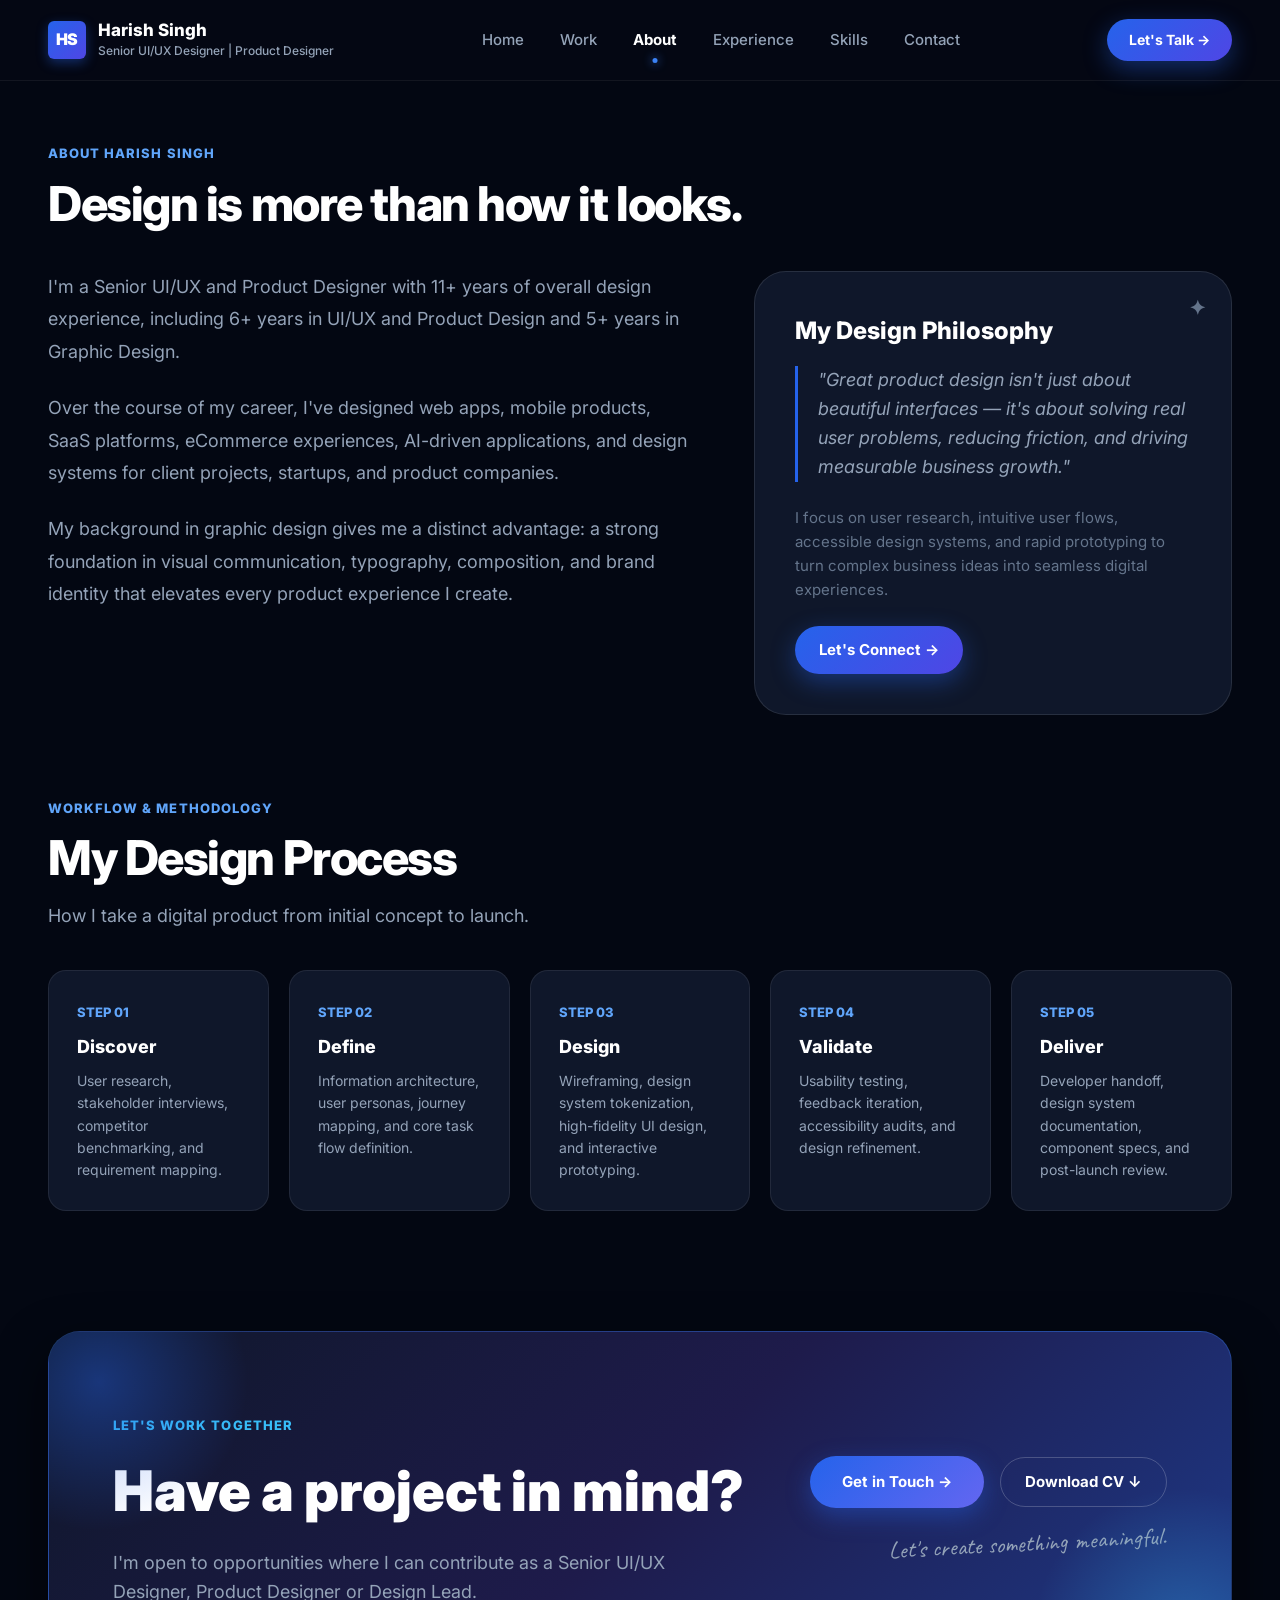
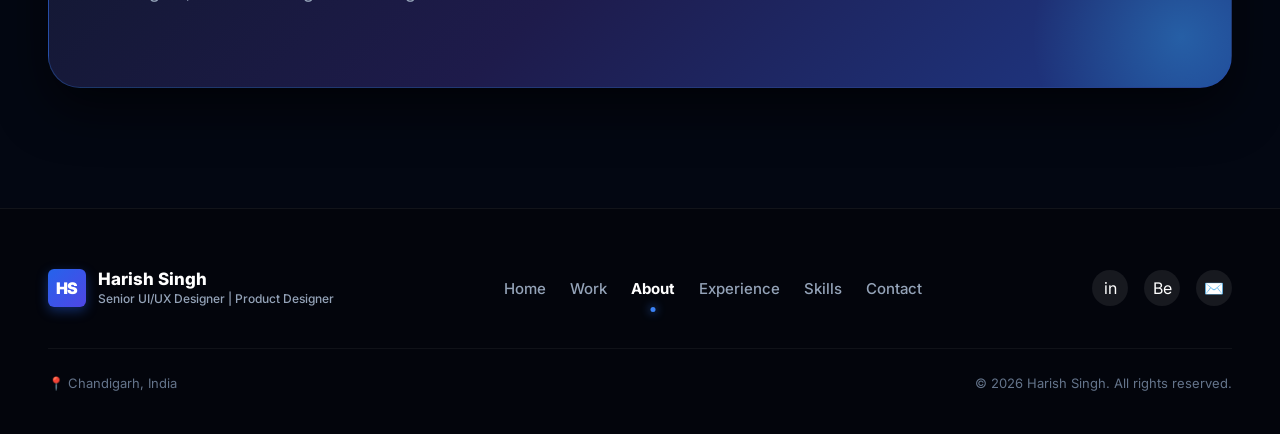
==== about.html @ 73c14cd8 "Add standalone HTML page files (work.html, about.html, experience.html, skills.html, contact.html) f" ====
<!DOCTYPE html>
<html lang="en">
<head>
  <meta charset="UTF-8">
  <meta name="viewport" content="width=device-width, initial-scale=1.0">
  <title>About Harish Singh — Senior UI/UX & Product Designer</title>
  <meta name="description" content="Learn about Harish Singh's 11+ years of design experience across UI/UX, product design, graphic design, and user-centered design processes.">
  <meta name="author" content="Harish Singh">
  
  <link rel="preconnect" href="https://fonts.googleapis.com">
  <link rel="preconnect" href="https://fonts.gstatic.com" crossorigin>
  <link href="https://fonts.googleapis.com/css2?family=Caveat:wght@600;700&family=Inter:wght@300;400;500;600;700;800;900&display=swap" rel="stylesheet">
  
  <link rel="stylesheet" href="styles.css">
  <link rel="icon" type="image/svg+xml" href="data:image/svg+xml,<svg xmlns='http://www.w3.org/2000/svg' viewBox='0 0 100 100'><rect width='100' height='100' rx='20' fill='%230B132B'/><text x='50%' y='68%' font-size='48' font-weight='900' fill='%232563EB' text-anchor='middle' font-family='sans-serif'>HS</text></svg>">
</head>
<body>

  <!-- GLOBAL NAVIGATION HEADER -->
  <header class="site-header" id="siteHeader">
    <div class="container header-container">
      <a href="index.html" class="site-logo">
        <div class="logo-monogram">HS</div>
        <div class="logo-text-group">
          <span class="logo-name">Harish Singh</span>
          <span class="logo-title">Senior UI/UX Designer | Product Designer</span>
        </div>
      </a>

      <nav>
        <ul class="nav-links">
          <li><a href="index.html" class="nav-link">Home</a></li>
          <li><a href="work.html" class="nav-link">Work</a></li>
          <li><a href="about.html" class="nav-link active">About</a></li>
          <li><a href="experience.html" class="nav-link">Experience</a></li>
          <li><a href="skills.html" class="nav-link">Skills</a></li>
          <li><a href="contact.html" class="nav-link">Contact</a></li>
        </ul>
      </nav>

      <div class="header-right">
        <a href="contact.html" class="btn btn-primary" style="padding: 10px 22px; font-size: 0.875rem;">
          Let's Talk →
        </a>
        <button class="menu-toggle" id="menuToggle" aria-label="Toggle Mobile Menu">
          <span></span>
          <span></span>
          <span></span>
        </button>
      </div>
    </div>

    <!-- Mobile Nav Overlay -->
    <div class="mobile-nav" id="mobileNav">
      <a href="index.html" class="mobile-nav-link">Home</a>
      <a href="work.html" class="mobile-nav-link">Work</a>
      <a href="about.html" class="mobile-nav-link active">About</a>
      <a href="experience.html" class="mobile-nav-link">Experience</a>
      <a href="skills.html" class="mobile-nav-link">Skills</a>
      <a href="contact.html" class="mobile-nav-link">Contact</a>
      <button onclick="openModal('cvModal')" class="btn btn-secondary" style="margin-top: 10px;">View Curriculum Vitae</button>
      <a href="assets/Harish_Singh_UI_UX_designer_CV.pdf" download="Harish_Singh_UI_UX_designer_CV.pdf" class="btn btn-primary" style="margin-top: 6px;">Download CV PDF ↓</a>
    </div>
  </header>

  <main style="padding-top: 100px;">
    <!-- ABOUT PAGE CONTENT -->
    <section class="section" style="padding-top: 40px;">
      <div class="container">
        <span class="section-eyebrow">ABOUT HARISH SINGH</span>
        <h1 class="section-title">Design is more than how it looks.</h1>

        <div class="hero-grid" style="margin-top: 40px; align-items: flex-start;">
          <div style="font-size: 1.125rem; color: var(--text-muted); line-height: 1.8;">
            <p style="margin-bottom: 24px;">
              I'm a Senior UI/UX and Product Designer with 11+ years of overall design experience, including 6+ years in UI/UX and Product Design and 5+ years in Graphic Design.
            </p>
            <p style="margin-bottom: 24px;">
              Over the course of my career, I've designed web apps, mobile products, SaaS platforms, eCommerce experiences, AI-driven applications, and design systems for client projects, startups, and product companies.
            </p>
            <p style="margin-bottom: 24px;">
              My background in graphic design gives me a distinct advantage: a strong foundation in visual communication, typography, composition, and brand identity that elevates every product experience I create.
            </p>
          </div>

          <div style="padding: 40px; background: #0F172A; border-radius: var(--radius-xl); border: 1px solid rgba(255, 255, 255, 0.1); position: relative;">
            <span class="card-num-ref" style="position: absolute; top: 20px; right: 24px; font-size: 1.25rem;">✦</span>
            <h3 style="font-size: 1.5rem; font-weight: 800; color: #FFFFFF; margin-bottom: 16px;">My Design Philosophy</h3>
            <blockquote style="font-size: 1.125rem; color: #94A3B8; font-style: italic; border-left: 3px solid #2563EB; padding-left: 20px; margin-bottom: 24px;">
              "Great product design isn't just about beautiful interfaces — it's about solving real user problems, reducing friction, and driving measurable business growth."
            </blockquote>
            <p style="font-size: 0.9375rem; color: #64748B; margin-bottom: 24px;">
              I focus on user research, intuitive user flows, accessible design systems, and rapid prototyping to turn complex business ideas into seamless digital experiences.
            </p>
            <a href="contact.html" class="btn btn-primary">Let's Connect →</a>
          </div>
        </div>

        <!-- PROCESS PIPELINE -->
        <div style="margin-top: 80px;">
          <span class="section-eyebrow">WORKFLOW & METHODOLOGY</span>
          <h2 class="section-title">My Design Process</h2>
          <p class="section-subtitle" style="margin-bottom: 40px;">How I take a digital product from initial concept to launch.</p>

          <div style="display: grid; grid-template-columns: repeat(auto-fit, minmax(220px, 1fr)); gap: 20px;">
            <div style="padding: 28px; background: #0F172A; border-radius: var(--radius-md); border: 1px solid rgba(255,255,255,0.08);">
              <span style="font-size: 0.8125rem; font-weight: 800; color: #60A5FA;">STEP 01</span>
              <h4 style="font-size: 1.125rem; font-weight: 800; color: white; margin: 8px 0;">Discover</h4>
              <p style="font-size: 0.875rem; color: #94A3B8;">User research, stakeholder interviews, competitor benchmarking, and requirement mapping.</p>
            </div>

            <div style="padding: 28px; background: #0F172A; border-radius: var(--radius-md); border: 1px solid rgba(255,255,255,0.08);">
              <span style="font-size: 0.8125rem; font-weight: 800; color: #60A5FA;">STEP 02</span>
              <h4 style="font-size: 1.125rem; font-weight: 800; color: white; margin: 8px 0;">Define</h4>
              <p style="font-size: 0.875rem; color: #94A3B8;">Information architecture, user personas, journey mapping, and core task flow definition.</p>
            </div>

            <div style="padding: 28px; background: #0F172A; border-radius: var(--radius-md); border: 1px solid rgba(255,255,255,0.08);">
              <span style="font-size: 0.8125rem; font-weight: 800; color: #60A5FA;">STEP 03</span>
              <h4 style="font-size: 1.125rem; font-weight: 800; color: white; margin: 8px 0;">Design</h4>
              <p style="font-size: 0.875rem; color: #94A3B8;">Wireframing, design system tokenization, high-fidelity UI design, and interactive prototyping.</p>
            </div>

            <div style="padding: 28px; background: #0F172A; border-radius: var(--radius-md); border: 1px solid rgba(255,255,255,0.08);">
              <span style="font-size: 0.8125rem; font-weight: 800; color: #60A5FA;">STEP 04</span>
              <h4 style="font-size: 1.125rem; font-weight: 800; color: white; margin: 8px 0;">Validate</h4>
              <p style="font-size: 0.875rem; color: #94A3B8;">Usability testing, feedback iteration, accessibility audits, and design refinement.</p>
            </div>

            <div style="padding: 28px; background: #0F172A; border-radius: var(--radius-md); border: 1px solid rgba(255,255,255,0.08);">
              <span style="font-size: 0.8125rem; font-weight: 800; color: #60A5FA;">STEP 05</span>
              <h4 style="font-size: 1.125rem; font-weight: 800; color: white; margin: 8px 0;">Deliver</h4>
              <p style="font-size: 0.875rem; color: #94A3B8;">Developer handoff, design system documentation, component specs, and post-launch review.</p>
            </div>
          </div>
        </div>
      </div>
    </section>

    <!-- GLOBAL CTA BANNER ("LET'S WORK TOGETHER") -->
    <section class="section" style="padding-top: 0;">
      <div class="container">
        <div class="cta-banner-dark">
          <div class="cta-banner-content">
            <span class="section-eyebrow" style="color: #38BDF8;">LET'S WORK TOGETHER</span>
            <h2>Have a project in mind?</h2>
            <p>I'm open to opportunities where I can contribute as a Senior UI/UX Designer, Product Designer or Design Lead.</p>
          </div>

          <div style="display: flex; flex-direction: column; align-items: flex-end; gap: 16px;">
            <div class="cta-banner-actions">
              <a href="contact.html" class="btn btn-accent" style="padding: 14px 32px;">Get in Touch →</a>
              <a href="assets/Harish_Singh_UI_UX_designer_CV.pdf" download="Harish_Singh_UI_UX_designer_CV.pdf" class="btn btn-secondary" style="background: transparent; color: white; border-color: rgba(255,255,255,0.2);">Download CV ↓</a>
            </div>
            <div style="font-family: var(--font-handwriting); font-size: 1.5rem; color: #94A3B8; transform: rotate(-3deg);">
              Let's create something meaningful.
            </div>
          </div>
        </div>
      </div>
    </section>
  </main>

  <!-- FOOTER -->
  <footer class="site-footer">
    <div class="container">
      <div class="footer-top">
        <div class="site-logo">
          <div class="logo-monogram">HS</div>
          <div class="logo-text-group">
            <span class="logo-name" style="color:white;">Harish Singh</span>
            <span class="logo-title">Senior UI/UX Designer | Product Designer</span>
          </div>
        </div>

        <ul class="nav-links" style="display: flex; gap: 24px;">
          <li><a href="index.html" class="nav-link" style="color: #94A3B8;">Home</a></li>
          <li><a href="work.html" class="nav-link" style="color: #94A3B8;">Work</a></li>
          <li><a href="about.html" class="nav-link active" style="color: #FFFFFF;">About</a></li>
          <li><a href="experience.html" class="nav-link" style="color: #94A3B8;">Experience</a></li>
          <li><a href="skills.html" class="nav-link" style="color: #94A3B8;">Skills</a></li>
          <li><a href="contact.html" class="nav-link" style="color: #94A3B8;">Contact</a></li>
        </ul>

        <div class="footer-social-links">
          <a href="https://linkedin.com" target="_blank" class="footer-social-icon" aria-label="LinkedIn">in</a>
          <a href="https://behance.net" target="_blank" class="footer-social-icon" aria-label="Behance">Be</a>
          <a href="mailto:hariwork92@gmail.com" class="footer-social-icon" aria-label="Email">✉️</a>
        </div>
      </div>

      <div style="margin-top: 40px; padding-top: 24px; border-top: 1px solid rgba(255, 255, 255, 0.05); display: flex; flex-wrap: wrap; justify-content: space-between; align-items: center; font-size: 0.8125rem; color: #64748B;">
        <span>📍 Chandigarh, India</span>
        <span>© 2026 Harish Singh. All rights reserved.</span>
      </div>
    </div>
  </footer>

  <script src="script.js"></script>
</body>
</html>
---- styles.css ----
/* ==========================================================================
   HARISH SINGH - SENIOR UI/UX & PRODUCT DESIGNER PORTFOLIO STYLESHEET
   Design Reference: Premium Dark Mode Product Designer Portfolio
   ========================================================================== */

:root {
  /* Color Palette - Premium Ultra-Dark Mode matching user's design reference */
  --bg-primary: #030712;
  --bg-secondary: #0A0F24;
  --bg-tertiary: #0F172A;
  --bg-card: #0B1120;
  --bg-card-hover: #131C33;
  
  --text-main: #F8FAFC;
  --text-heading: #FFFFFF;
  --text-muted: #94A3B8;
  --text-subtle: #64748B;
  --text-light: #CBD5E1;

  --accent-blue: #2563EB;
  --accent-blue-hover: #1D4ED8;
  --accent-blue-light: rgba(37, 99, 235, 0.15);
  --accent-blue-border: rgba(59, 130, 246, 0.35);
  
  --border-color: rgba(255, 255, 255, 0.08);
  --border-light: rgba(255, 255, 255, 0.05);
  --border-strong: rgba(255, 255, 255, 0.15);

  --shadow-sm: 0 4px 12px rgba(0, 0, 0, 0.4);
  --shadow-md: 0 8px 24px rgba(0, 0, 0, 0.5);
  --shadow-lg: 0 16px 36px rgba(0, 0, 0, 0.6);
  --shadow-xl: 0 24px 48px -12px rgba(0, 0, 0, 0.8);

  --radius-xs: 6px;
  --radius-sm: 12px;
  --radius-md: 18px;
  --radius-lg: 24px;
  --radius-xl: 32px;
  --radius-full: 9999px;

  --font-family: 'Inter', -apple-system, BlinkMacSystemFont, "Segoe UI", Roboto, sans-serif;
  --font-handwriting: 'Caveat', 'Comic Sans MS', cursive;

  --transition-fast: 0.15s cubic-bezier(0.16, 1, 0.3, 1);
  --transition-base: 0.3s cubic-bezier(0.16, 1, 0.3, 1);
  --transition-slow: 0.5s cubic-bezier(0.16, 1, 0.3, 1);
}

/* Reset & Base Setup */
*, *::before, *::after {
  box-sizing: border-box;
  margin: 0;
  padding: 0;
}

html {
  scroll-behavior: smooth;
  font-size: 16px;
  -webkit-font-smoothing: antialiased;
  -moz-osx-font-smoothing: grayscale;
}

body {
  font-family: var(--font-family);
  background-color: var(--bg-primary);
  color: var(--text-main);
  line-height: 1.6;
  overflow-x: hidden;
}

body.modal-open {
  overflow: hidden;
}

a {
  color: inherit;
  text-decoration: none;
  transition: color var(--transition-fast);
}

img, svg {
  display: block;
  max-width: 100%;
  height: auto;
}

button {
  font-family: inherit;
  cursor: pointer;
  border: none;
  background: none;
}

/* Layout Container */
.container {
  width: 100%;
  max-width: 1280px;
  margin: 0 auto;
  padding: 0 24px;
}

@media (min-width: 768px) {
  .container {
    padding: 0 40px;
  }
}

@media (min-width: 1200px) {
  .container {
    padding: 0 48px;
  }
}

/* Page Section Spacing */
.section {
  padding: 90px 0;
}

@media (min-width: 992px) {
  .section {
    padding: 120px 0;
  }
}

/* Section Header Typography */
.section-eyebrow {
  display: inline-block;
  font-size: 0.8125rem;
  font-weight: 800;
  letter-spacing: 0.08em;
  text-transform: uppercase;
  color: #60A5FA;
  margin-bottom: 12px;
}

.section-title {
  font-size: 2.25rem;
  font-weight: 800;
  color: #FFFFFF;
  letter-spacing: -0.03em;
  margin-bottom: 16px;
  line-height: 1.15;
}

@media (min-width: 768px) {
  .section-title {
    font-size: 3rem;
  }
}

.section-subtitle {
  font-size: 1.125rem;
  color: #94A3B8;
  max-width: 640px;
  line-height: 1.6;
}

/* Buttons */
.btn {
  display: inline-flex;
  align-items: center;
  justify-content: center;
  gap: 8px;
  padding: 12px 24px;
  font-size: 0.9375rem;
  font-weight: 700;
  border-radius: var(--radius-full);
  transition: all var(--transition-base);
  white-space: nowrap;
}

.btn-primary {
  background: linear-gradient(135deg, #2563EB, #4F46E5);
  color: #FFFFFF;
  box-shadow: 0 8px 24px rgba(37, 99, 235, 0.4);
}

.btn-primary:hover {
  transform: translateY(-2px);
  box-shadow: 0 12px 30px rgba(37, 99, 235, 0.6);
}

.btn-secondary {
  background-color: rgba(255, 255, 255, 0.05);
  color: #FFFFFF;
  border: 1px solid rgba(255, 255, 255, 0.15);
}

.btn-secondary:hover {
  background-color: rgba(255, 255, 255, 0.12);
  border-color: rgba(255, 255, 255, 0.3);
  transform: translateY(-2px);
}

.btn-accent {
  background: linear-gradient(135deg, #2563EB, #6366F1);
  color: #FFFFFF;
  box-shadow: 0 8px 24px rgba(37, 99, 235, 0.4);
}

.btn-accent:hover {
  background: linear-gradient(135deg, #1D4ED8, #4F46E5);
  transform: translateY(-2px);
  box-shadow: 0 12px 30px rgba(37, 99, 235, 0.6);
}

.btn-link {
  color: #60A5FA;
  font-weight: 700;
  display: inline-flex;
  align-items: center;
  gap: 6px;

}

.btn-link:hover {
  color: #93C5FD;
}

.btn-circle {
  width: 42px;
  height: 42px;
  border-radius: 50%;
  background: linear-gradient(135deg, #2563EB, #4F46E5);
  color: #FFFFFF;
  display: flex;
  align-items: center;
  justify-content: center;
  transition: all var(--transition-fast);
  font-size: 1.125rem;
  font-weight: bold;
  box-shadow: 0 4px 12px rgba(37, 99, 235, 0.3);
}

.btn-circle:hover {
  transform: scale(1.1);
  box-shadow: 0 6px 18px rgba(37, 99, 235, 0.5);
}

/* STICKY GLOBAL NAVIGATION */
.site-header {
  position: fixed;
  top: 0;
  left: 0;
  width: 100%;
  z-index: 1000;
  background-color: rgba(5, 8, 20, 0.88);
  backdrop-filter: blur(20px);
  border-bottom: 1px solid rgba(255, 255, 255, 0.06);
  transition: all var(--transition-base);
}

.header-container {
  display: flex;
  align-items: center;
  justify-content: space-between;
  height: 80px;
}

.site-logo {
  display: flex;
  align-items: center;
  gap: 12px;
}

.logo-monogram {
  width: 38px;
  height: 38px;
  background: linear-gradient(135deg, #2563EB, #4F46E5);
  color: #FFFFFF;
  font-weight: 900;
  font-size: 1rem;
  border-radius: var(--radius-xs);
  display: flex;
  align-items: center;
  justify-content: center;
  letter-spacing: -0.05em;
  box-shadow: 0 4px 12px rgba(37, 99, 235, 0.4);
}

.logo-text-group {
  display: flex;
  flex-direction: column;
}

.logo-name {
  font-weight: 800;
  font-size: 1.0625rem;
  color: #FFFFFF;
  line-height: 1.2;
}

.logo-title {
  font-size: 0.75rem;
  color: #94A3B8;
  font-weight: 500;
}

.nav-links {
  display: none;
  align-items: center;
  gap: 36px;
  list-style: none;
}

@media (min-width: 960px) {
  .nav-links {
    display: flex;
  }
}

.nav-link {
  font-size: 0.9375rem;
  font-weight: 500;
  color: #94A3B8;
  position: relative;
  padding: 8px 0;
  transition: color var(--transition-fast);
}

.nav-link:hover {
  color: #FFFFFF;
}

.nav-link.active {
  color: #FFFFFF;
  font-weight: 700;
}

.nav-link.active::after {
  content: '';
  position: absolute;
  bottom: -6px;
  left: 50%;
  transform: translateX(-50%);
  width: 5px;
  height: 5px;
  border-radius: 50%;
  background-color: #3B82F6;
  box-shadow: 0 0 10px #3B82F6;
}

.header-right {
  display: flex;
  align-items: center;
  gap: 16px;
}

.menu-toggle {
  display: flex;
  flex-direction: column;
  gap: 5px;
  width: 30px;
  height: 20px;
}

@media (min-width: 960px) {
  .menu-toggle {
    display: none;
  }
}

.menu-toggle span {
  display: block;
  height: 2px;
  width: 100%;
  background-color: #FFFFFF;
  border-radius: 2px;
  transition: all var(--transition-fast);
}

/* Mobile Nav Drawer */
.mobile-nav {
  display: flex;
  flex-direction: column;
  position: absolute;
  top: 80px;
  left: 0;
  width: 100%;
  background-color: #0A0E1F;
  border-bottom: 1px solid rgba(255, 255, 255, 0.1);
  padding: 24px;
  gap: 16px;
  transform: translateY(-100%);
  opacity: 0;
  visibility: hidden;
  transition: all var(--transition-base);
  z-index: 999;
}

.mobile-nav.active {
  transform: translateY(0);
  opacity: 1;
  visibility: visible;
}

.mobile-nav-link {
  font-size: 1.125rem;
  font-weight: 700;
  color: #FFFFFF;
}

/* HERO SECTION */
.hero-section {
  position: relative;
  padding: 160px 0 100px 0;
  background: radial-gradient(circle at 75% 30%, rgba(37, 99, 235, 0.18) 0%, rgba(5, 8, 20, 0) 65%), var(--bg-primary);
  overflow: hidden;
}

.hero-grid {
  display: grid;
  grid-template-columns: 1fr;
  gap: 60px;
  align-items: center;
}

@media (min-width: 992px) {
  .hero-grid {
    grid-template-columns: 1.15fr 0.85fr;
  }
}

.hero-eyebrow {
  display: inline-block;
  font-size: 0.8125rem;
  font-weight: 800;
  letter-spacing: 0.12em;
  text-transform: uppercase;
  color: #38BDF8;
  margin-bottom: 16px;
}

.hero-headline {
  font-size: 2.75rem;
  font-weight: 900;
  letter-spacing: -0.04em;
  line-height: 1.1;
  color: #FFFFFF;
  margin-bottom: 24px;
}

@media (min-width: 768px) {
  .hero-headline {
    font-size: 4rem;
  }
}

@media (min-width: 1200px) {
  .hero-headline {
    font-size: 4.5rem;
  }
}

.highlight-text {
  background: linear-gradient(90deg, #38BDF8 0%, #3B82F6 50%, #60A5FA 100%);
  -webkit-background-clip: text;
  -webkit-text-fill-color: transparent;
}

.hero-description {
  font-size: 1.125rem;
  color: #94A3B8;
  line-height: 1.7;
  max-width: 620px;
  margin-bottom: 36px;
}

.hero-actions {
  display: flex;
  flex-wrap: wrap;
  align-items: center;
  gap: 16px;
}

/* HERO RIGHT VISUAL WITH FLOATING CARDS */
.hero-visual-wrapper {
  position: relative;
  display: flex;
  justify-content: center;
  align-items: center;
}

.hero-annotation {
  position: absolute;
  top: -45px;
  left: -10px;
  z-index: 12;
  font-family: var(--font-handwriting);
  font-size: 1.5rem;
  font-weight: 700;
  color: #94A3B8;
  transform: rotate(-6deg);
  pointer-events: none;
  line-height: 1.1;
}

.annotation-svg {
  display: block;
  margin-left: 20px;
  margin-top: 4px;
  color: #60A5FA;
}

.hero-portrait-card {
  position: relative;
  width: 100%;
  max-width: 440px;
  border-radius: 28px;
  overflow: hidden;
  box-shadow: 0 30px 80px rgba(0, 0, 0, 0.8), 0 0 50px rgba(37, 99, 235, 0.25);
  border: 1px solid rgba(255, 255, 255, 0.12);
  background: #0B1120;
}

.portrait-img {
  width: 100%;
  height: 480px;
  object-fit: cover;
  object-position: top center;
}

/* FLOATING GLASS CARDS */
.floating-card {
  position: absolute;
  background: rgba(11, 17, 32, 0.88);
  border: 1px solid rgba(255, 255, 255, 0.14);
  backdrop-filter: blur(20px);
  -webkit-backdrop-filter: blur(20px);
  border-radius: var(--radius-md);
  padding: 16px 20px;
  box-shadow: 0 20px 45px rgba(0, 0, 0, 0.7), 0 0 20px rgba(37, 99, 235, 0.15);
  z-index: 10;
  transition: transform var(--transition-base), box-shadow var(--transition-base);
}

.floating-card:hover {
  transform: translateY(-4px);
  box-shadow: 0 25px 50px rgba(0, 0, 0, 0.8), 0 0 30px rgba(59, 130, 246, 0.3);
}

.fc-top-right {
  top: 8%;
  right: -24px;
  max-width: 190px;
}

.fc-accent-bar {
  width: 36px;
  height: 3px;
  background: linear-gradient(90deg, #3B82F6, #60A5FA);
  border-radius: 2px;
  margin-bottom: 8px;
}

.fc-top-right h5 {
  font-size: 0.84375rem;
  font-weight: 800;
  color: #FFFFFF;
  line-height: 1.3;
}

.fc-mid-right {
  right: -32px;
  top: 44%;
  padding: 14px 18px;
  display: flex;
  flex-direction: column;
  gap: 10px;
}

.fc-pill-item {
  display: flex;
  align-items: center;
  gap: 10px;
  font-size: 0.78125rem;
  font-weight: 700;
  color: #FFFFFF;
  background: rgba(255, 255, 255, 0.05);
  padding: 6px 12px;
  border-radius: var(--radius-full);
  border: 1px solid rgba(255, 255, 255, 0.08);
}

.fc-icon {
  font-size: 0.875rem;
}

.fc-bottom-right {
  bottom: 4%;
  right: -12px;
  background: rgba(7, 11, 22, 0.92);
  color: #FFFFFF;
  border: 1px solid rgba(255, 255, 255, 0.16);
  padding: 16px 22px;
}

.fc-stack-text {
  font-size: 0.8125rem;
  font-weight: 800;
  line-height: 1.45;
  color: #F8FAFC;
  letter-spacing: -0.01em;
}

.fc-stack-row {
  display: flex;
  align-items: center;
  gap: 4px;
}

.plus-accent {
  color: #60A5FA;
  font-size: 0.9375rem;
  font-weight: 900;
}

/* STATS BAR */
.stats-bar {
  display: grid;
  grid-template-columns: repeat(3, 1fr);
  gap: 24px;
  margin-top: 60px;
  padding-top: 40px;
  border-top: 1px solid rgba(255, 255, 255, 0.08);
  max-width: 600px;
}

.stat-item h3 {
  font-size: 2.5rem;
  font-weight: 900;
  color: #60A5FA;
  line-height: 1;
  margin-bottom: 4px;
}

.stat-item p {
  font-size: 0.8125rem;
  font-weight: 600;
  color: #94A3B8;
}

/* SELECTED PROJECTS GRID - FULL EDGE-TO-EDGE EXPANDED CARDS */
.projects-grid-3x2 {
  display: grid;
  grid-template-columns: 1fr;
  gap: 32px;
}

@media (min-width: 768px) {
  .projects-grid-3x2 {
    grid-template-columns: repeat(2, 1fr);
  }
}

@media (min-width: 1100px) {
  .projects-grid-3x2 {
    grid-template-columns: repeat(3, 1fr);
  }
}

.project-card-ref {
  background-color: #0F172A;
  border-radius: var(--radius-lg);
  border: 1px solid rgba(255, 255, 255, 0.08);
  overflow: hidden;
  box-shadow: 0 10px 30px rgba(0, 0, 0, 0.4);
  transition: all var(--transition-base);
  display: flex;
  flex-direction: column;
}

.project-card-ref:hover {
  transform: translateY(-6px);
  box-shadow: 0 20px 40px rgba(0, 0, 0, 0.6), 0 0 30px rgba(37, 99, 235, 0.2);
  border-color: rgba(59, 130, 246, 0.5);
}

/* EXPAND IMAGE TO FILL BOX WITH NO INNER PADDING */
.card-media-box {
  background-color: #090D1E;
  height: 250px;
  position: relative;
  overflow: hidden;
  padding: 0;
  margin: 0;
  width: 100%;
}

.card-media-box img {
  width: 100%;
  height: 100%;
  object-fit: cover;
  object-position: top center;
  border-radius: 0;
  display: block;
  transition: transform var(--transition-slow);
}

.project-card-ref:hover .card-media-box img {
  transform: scale(1.05);
}

.card-body-ref {
  padding: 24px 28px 28px 28px;
  display: flex;
  flex-direction: column;
  flex-grow: 1;
}

.card-num-ref {
  display: block !important;
  font-size: 0.8125rem;
  font-weight: 800;
  color: #64748B;
  margin-bottom: 6px;
  letter-spacing: 0.05em;
}

.card-title-ref {
  font-size: 1.375rem;
  font-weight: 800;
  color: #FFFFFF;
  margin-bottom: 4px;
}

.card-category-ref {
  font-size: 0.84375rem;
  font-weight: 700;
  color: #60A5FA;
  margin-bottom: 12px;
}

.card-desc-ref {
  font-size: 0.875rem;
  color: #94A3B8;
  line-height: 1.6;
  margin-bottom: 24px;
}

.card-footer-ref {
  margin-top: auto;
  display: flex;
  align-items: center;
  justify-content: space-between;
  gap: 12px;
  padding-top: 16px;
}

.card-tags-ref {
  display: flex;
  flex-wrap: wrap;
  gap: 6px;
}

.tag-badge {
  padding: 4px 10px;
  background-color: rgba(255, 255, 255, 0.06);
  color: #E2E8F0;
  font-size: 0.75rem;
  font-weight: 600;
  border-radius: var(--radius-full);
  border: 1px solid rgba(255, 255, 255, 0.08);
}

/* MORE PROJECTS COMPACT GRID - EXPANDED IMAGE */
.more-projects-grid {
  display: grid;
  grid-template-columns: repeat(1, 1fr);
  gap: 20px;
}

@media (min-width: 640px) {
  .more-projects-grid {
    grid-template-columns: repeat(2, 1fr);
  }
}

@media (min-width: 1024px) {
  .more-projects-grid {
    grid-template-columns: repeat(6, 1fr);
  }
}

.compact-card {
  background-color: #0F172A;
  border-radius: var(--radius-md);
  border: 1px solid rgba(255, 255, 255, 0.08);
  overflow: hidden;
  transition: all var(--transition-base);
  display: flex;
  flex-direction: column;
}

.compact-card:hover {
  transform: translateY(-4px);
  box-shadow: 0 12px 28px rgba(0, 0, 0, 0.5);
  border-color: rgba(59, 130, 246, 0.4);
}

/* MY DESIGN PROCESS SECTION STYLES */
.section-process {
  background-color: var(--bg-primary);
  position: relative;
}

.process-header {
  display: flex;
  flex-wrap: wrap;
  justify-content: space-between;
  align-items: flex-end;
  margin-bottom: 48px;
  gap: 20px;
}

.process-pipeline {
  position: relative;
  display: grid;
  grid-template-columns: repeat(1, 1fr);
  gap: 20px;
}

@media (min-width: 640px) {
  .process-pipeline {
    grid-template-columns: repeat(2, 1fr);
  }
}

@media (min-width: 1024px) {
  .process-pipeline {
    grid-template-columns: repeat(5, 1fr);
    gap: 16px;
  }

  .process-pipeline::before {
    content: '';
    position: absolute;
    top: 42px;
    left: 40px;
    right: 40px;
    height: 2px;
    background: linear-gradient(90deg, rgba(59, 130, 246, 0.4) 0%, rgba(99, 102, 241, 0.4) 100%);
    z-index: 1;
  }
}

.process-step {
  position: relative;
  z-index: 2;
  background: #0B1120;
  border: 1px solid rgba(255, 255, 255, 0.08);
  border-radius: var(--radius-md);
  padding: 24px 20px;
  display: flex;
  flex-direction: column;
  transition: all var(--transition-base);
}

.process-step:hover {
  transform: translateY(-6px);
  border-color: rgba(59, 130, 246, 0.4);
  box-shadow: 0 16px 36px rgba(0, 0, 0, 0.6), 0 0 25px rgba(59, 130, 246, 0.2);
}

.process-icon-wrap {
  width: 46px;
  height: 46px;
  border-radius: 50%;
  background: rgba(37, 99, 235, 0.15);
  border: 1px solid rgba(59, 130, 246, 0.4);
  color: #60A5FA;
  display: flex;
  align-items: center;
  justify-content: center;
  margin-bottom: 18px;
  box-shadow: 0 0 16px rgba(59, 130, 246, 0.3);
}

.process-num {
  font-size: 0.8125rem;
  font-weight: 800;
  color: #60A5FA;
  margin-bottom: 4px;
  letter-spacing: 0.05em;
}

.process-title {
  font-size: 1.125rem;
  font-weight: 800;
  color: #FFFFFF;
  margin-bottom: 6px;
}

.process-desc {
  font-size: 0.8125rem;
  color: #94A3B8;
  line-height: 1.5;
}

.compact-img-box {
  height: 120px;
  overflow: hidden;
  padding: 0;
  margin: 0;
  background-color: #090D1E;
  width: 100%;
}

.compact-img-box img {
  width: 100%;
  height: 100%;
  object-fit: cover;
  object-position: top center;
  display: block;
}

.compact-card-body {
  padding: 16px;
}

.compact-card h4 {
  font-size: 0.9375rem;
  font-weight: 800;
  color: #FFFFFF;
  margin-bottom: 2px;
}

.compact-card p {
  font-size: 0.75rem;
  color: #94A3B8;
}

/* EXPERIENCE HORIZONTAL TIMELINE PREVIEW */
.exp-timeline-horizontal {
  display: flex;
  flex-wrap: wrap;
  align-items: flex-start;
  gap: 20px;
  margin-top: 32px;
  position: relative;
}

.exp-h-node {
  flex: 1;
  min-width: 140px;
  position: relative;
}

.exp-h-dot {
  width: 12px;
  height: 12px;
  border-radius: 50%;
  background-color: #0F172A;
  border: 2px solid #3B82F6;
  margin-bottom: 12px;
  box-shadow: 0 0 10px rgba(59, 130, 246, 0.4);
}

.exp-h-node.active .exp-h-dot {
  background-color: #3B82F6;
  box-shadow: 0 0 0 4px rgba(59, 130, 246, 0.25);
}

.exp-h-year {
  font-size: 0.75rem;
  font-weight: 800;
  color: #60A5FA;
  margin-bottom: 4px;
}

.exp-h-role {
  font-size: 0.875rem;
  font-weight: 800;
  color: #FFFFFF;
}

.exp-h-company {
  font-size: 0.75rem;
  color: #94A3B8;
}

/* SKILLS & TOOLS */
.tools-icon-row {
  display: flex;
  flex-wrap: wrap;
  gap: 16px;
  align-items: center;
  margin-bottom: 32px;
}

.tool-badge {
  display: flex;
  align-items: center;
  gap: 8px;
  padding: 10px 18px;
  background-color: #0F172A;
  border: 1px solid rgba(255, 255, 255, 0.1);
  border-radius: var(--radius-md);
  font-size: 0.875rem;
  font-weight: 700;
  color: #FFFFFF;
  box-shadow: var(--shadow-sm);
}

/* GLOBAL CTA BANNER ("LET'S WORK TOGETHER") */
.cta-banner-dark {
  background: linear-gradient(135deg, #0F172A 0%, #1E1B4B 50%, #1E3A8A 100%);
  color: #FFFFFF;
  border-radius: var(--radius-xl);
  padding: 60px 40px;
  position: relative;
  overflow: hidden;
  border: 1px solid rgba(59, 130, 246, 0.3);
  box-shadow: 0 20px 50px rgba(0, 0, 0, 0.6);
  display: flex;
  flex-direction: column;
  gap: 32px;
}

@media (min-width: 768px) {
  .cta-banner-dark {
    padding: 80px 64px;
    flex-direction: row;
    align-items: center;
    justify-content: space-between;
  }
}

.cta-banner-dark::before {
  content: '';
  position: absolute;
  top: -100px;
  left: -100px;
  width: 300px;
  height: 300px;
  border-radius: 50%;
  background: radial-gradient(circle, rgba(37, 99, 235, 0.4) 0%, rgba(37, 99, 235, 0) 70%);
  pointer-events: none;
}

.cta-banner-dark::after {
  content: '';
  position: absolute;
  bottom: -100px;
  right: -100px;
  width: 300px;
  height: 300px;
  border-radius: 50%;
  background: radial-gradient(circle, rgba(56, 189, 248, 0.3) 0%, rgba(56, 189, 248, 0) 70%);
  pointer-events: none;
}

.cta-banner-content h2 {
  color: #FFFFFF;
  font-size: 2.5rem;
  font-weight: 900;
  margin-bottom: 12px;
}

@media (min-width: 768px) {
  .cta-banner-content h2 {
    font-size: 3.5rem;
  }
}

.cta-banner-content p {
  color: #94A3B8;
  font-size: 1.125rem;
  max-width: 560px;
}

.cta-banner-actions {
  display: flex;
  flex-wrap: wrap;
  align-items: center;
  gap: 16px;
  position: relative;
  z-index: 2;
}

/* FOOTER */
.site-footer {
  background-color: #03050C;
  color: #94A3B8;
  padding: 60px 0 40px 0;
  border-top: 1px solid rgba(255, 255, 255, 0.06);
}

.footer-top {
  display: flex;
  flex-direction: column;
  gap: 32px;
}

@media (min-width: 768px) {
  .footer-top {
    flex-direction: row;
    justify-content: space-between;
    align-items: center;
  }
}

.footer-social-links {
  display: flex;
  gap: 16px;
}

.footer-social-icon {
  width: 36px;
  height: 36px;
  border-radius: 50%;
  background: rgba(255,255,255,0.08);
  color: #FFFFFF;
  display: flex;
  align-items: center;
  justify-content: center;
  transition: background var(--transition-fast);
}

.footer-social-icon:hover {
  background: var(--accent-blue);
}

main {
  min-height: calc(100vh - 120px);
  position: relative;
  z-index: 1;
  width: 100%;
}

/* MODAL OVERLAYS & ROUTING VIEWS */
.page-view {
  display: none;
  min-height: 75vh;
  width: 100%;
}

.page-view.active {
  display: block !important;
  opacity: 1 !important;
  visibility: visible !important;
}

.modal-overlay {
  position: fixed;
  top: 0;
  left: 0;
  width: 100%;
  height: 100%;
  background-color: rgba(3, 5, 12, 0.82);
  backdrop-filter: blur(12px);
  z-index: 2000;
  display: flex;
  justify-content: flex-end;
  opacity: 0;
  visibility: hidden;
  transition: opacity var(--transition-base), visibility var(--transition-base);
}

.modal-overlay.active {
  opacity: 1;
  visibility: visible;
}

.modal-drawer {
  width: 100%;
  max-width: 1040px;
  height: 100%;
  background-color: #0A0E1F;
  color: #F8FAFC;
  box-shadow: 0 0 60px rgba(0,0,0,0.8);
  display: flex;
  flex-direction: column;
  transform: translateX(100%);
  transition: transform var(--transition-slow);
  overflow-y: auto;
  border-left: 1px solid rgba(255, 255, 255, 0.1);
}

.modal-overlay.active .modal-drawer {
  transform: translateX(0);
}

.modal-header {
  position: sticky;
  top: 0;
  background-color: rgba(10, 14, 31, 0.95);
  backdrop-filter: blur(12px);
  padding: 20px 32px;
  border-bottom: 1px solid rgba(255, 255, 255, 0.08);
  display: flex;
  align-items: center;
  justify-content: space-between;
  z-index: 10;
}

.modal-title-group h3 {
  font-size: 1.25rem;
  font-weight: 800;
  color: #FFFFFF;
}

.modal-title-group p {
  font-size: 0.8125rem;
  color: #60A5FA;
  font-weight: 600;
}

.modal-close-btn {
  width: 40px;
  height: 40px;
  border-radius: 50%;
  background-color: rgba(255, 255, 255, 0.08);
  display: flex;
  align-items: center;
  justify-content: center;
  color: #FFFFFF;
  transition: background-color var(--transition-fast);
  font-size: 1.5rem;
}

.modal-close-btn:hover {
  background-color: rgba(255, 255, 255, 0.18);
}

.modal-body {
  padding: 32px;
  color: #CBD5E1;
  line-height: 1.7;
}

@media (min-width: 768px) {
  .modal-body {
    padding: 48px;
  }
}

/* CV MODAL STYLES - EXACT PDF RESUME MATCH IN DARK MODE */
.cv-paper {
  background-color: #0F172A;
  border-radius: var(--radius-lg);
  padding: 48px;
  border: 1px solid rgba(255, 255, 255, 0.1);
  max-width: 900px;
  margin: 0 auto;
  box-shadow: 0 16px 40px rgba(0, 0, 0, 0.5);
  color: #F8FAFC;
}

@media (max-width: 640px) {
  .cv-paper {
    padding: 24px;
  }
}

.cv-header-block {
  padding-bottom: 24px;
  border-bottom: 2px solid rgba(255, 255, 255, 0.15);
  margin-bottom: 28px;
}

.cv-header-block h1 {
  font-size: 2.25rem;
  font-weight: 900;
  letter-spacing: -0.02em;
  color: #FFFFFF;
  margin-bottom: 4px;
}

.cv-header-block .cv-subtitle {
  font-size: 1.125rem;
  font-weight: 700;
  color: #60A5FA;
  margin-bottom: 8px;
}

.cv-meta-bar {
  display: flex;
  flex-wrap: wrap;
  gap: 16px;
  font-size: 0.875rem;
  color: #94A3B8;
  font-weight: 500;
}

.cv-sec-title {
  font-size: 0.9375rem;
  font-weight: 800;
  text-transform: uppercase;
  letter-spacing: 0.06em;
  color: #60A5FA;
  margin: 28px 0 14px 0;
  padding-bottom: 6px;
  border-bottom: 1.5px solid rgba(59, 130, 246, 0.3);
}

.cv-job-block {
  margin-bottom: 24px;
}

.cv-job-header {
  display: flex;
  flex-wrap: wrap;
  justify-content: space-between;
  align-items: baseline;
  gap: 8px;
  margin-bottom: 4px;
}

.cv-job-title {
  font-size: 1.0625rem;
  font-weight: 800;
  color: #FFFFFF;
}

.cv-job-company {
  font-size: 0.9375rem;
  font-weight: 600;
  color: #60A5FA;
}

.cv-job-date {
  font-size: 0.84375rem;
  font-weight: 700;
  color: #64748B;
}

.cv-bullet-list {
  padding-left: 20px;
  margin-top: 8px;
  font-size: 0.90625rem;
  color: #94A3B8;
  line-height: 1.6;
}

.cv-bullet-list li {
  margin-bottom: 6px;
}

/* WORK ARCHIVE FILTER PILLS */
.filter-bar {
  display: flex;
  flex-wrap: wrap;
  gap: 10px;
  margin-bottom: 40px;
}

.filter-btn {
  padding: 8px 18px;
  background-color: rgba(255, 255, 255, 0.05);
  border: 1px solid rgba(255, 255, 255, 0.08);
  border-radius: var(--radius-full);
  font-size: 0.875rem;
  font-weight: 600;
  color: #94A3B8;
  transition: all var(--transition-fast);
}

.filter-btn:hover, .filter-btn.active {
  background: linear-gradient(135deg, #2563EB, #4F46E5);
  color: #FFFFFF;
  border-color: transparent;
  box-shadow: 0 4px 14px rgba(37, 99, 235, 0.4);
}

/* Print Specific Rules */
@media print {
  body * {
    visibility: hidden;
  }
  #cvModal, #cvModal * {
    visibility: visible;
  }
  #cvModal {
    position: absolute;
    left: 0;
    top: 0;
    width: 100%;
    height: auto;
    background: white;
    color: black;
  }
  .modal-drawer {
    box-shadow: none;
    max-width: 100%;
    background: white;
    color: black;
  }
  .modal-header, .site-header, .site-footer {
    display: none !important;
  }
  .cv-paper {
    border: none;
    padding: 0;
    box-shadow: none;
    background: white;
    color: black;
  }
  .cv-header-block h1, .cv-job-title {
    color: black;
  }
}
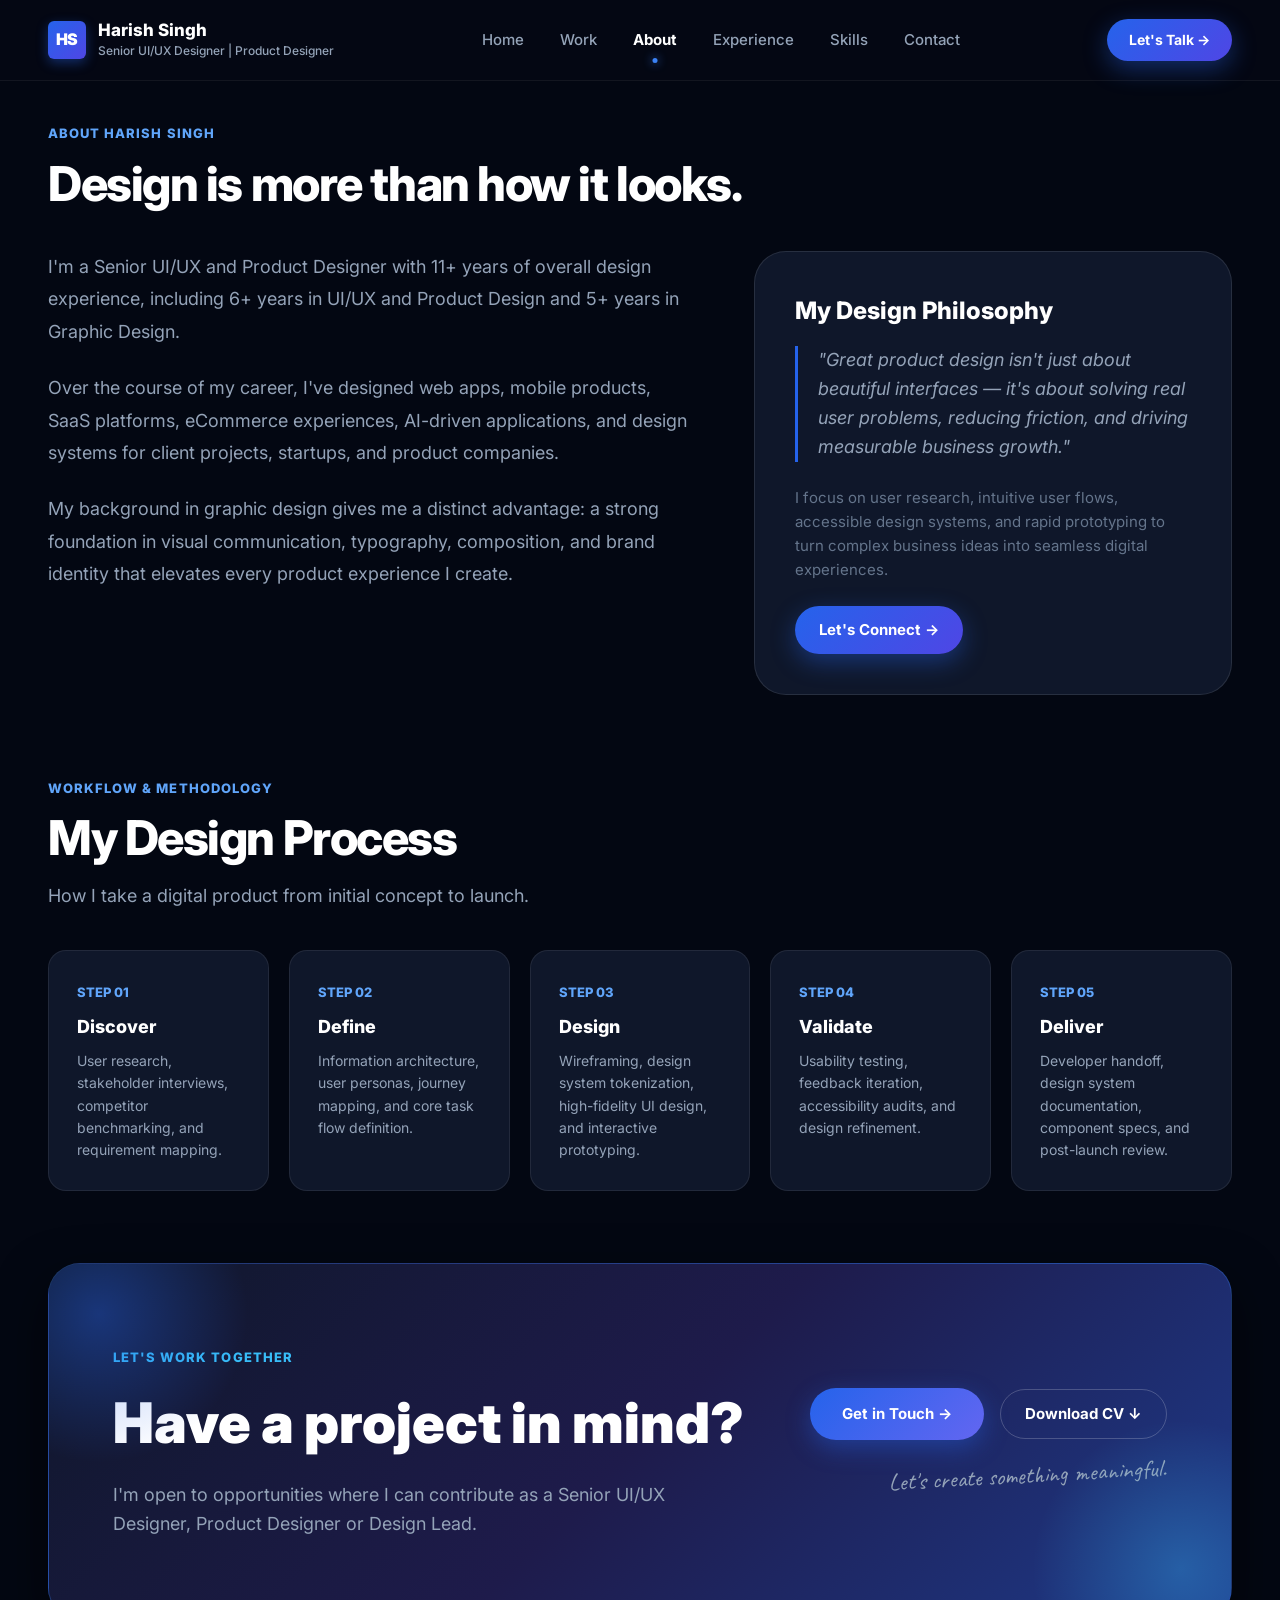
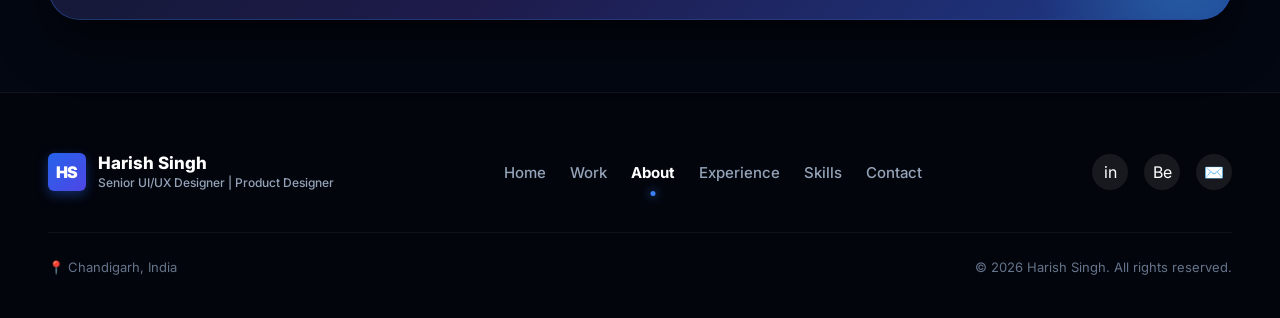
==== commit 41f46cc7: "Add dual action buttons (Case Study & Direct Link), remove card numbers, and expand detailed UX proj" ====
--- a/about.html
+++ b/about.html
@@ -59,11 +59,11 @@
       <a href="skills.html" class="mobile-nav-link">Skills</a>
       <a href="contact.html" class="mobile-nav-link">Contact</a>
       <button onclick="openModal('cvModal')" class="btn btn-secondary" style="margin-top: 10px;">View Curriculum Vitae</button>
-      <a href="assets/Harish_Singh_UI_UX_designer_CV.pdf" download="Harish_Singh_UI_UX_designer_CV.pdf" class="btn btn-primary" style="margin-top: 6px;">Download CV PDF ↓</a>
+      <a href="assets/Harish_Singh_UI_UX_designer_CV.pdf" target="_blank" rel="noopener noreferrer" download="Harish_Singh_UI_UX_designer_CV.pdf" class="btn btn-primary" style="margin-top: 6px;">Download CV PDF ↓</a>
     </div>
   </header>
 
-  <main style="padding-top: 100px;">
+  <main style="padding-top: 80px;">
     <!-- ABOUT PAGE CONTENT -->
     <section class="section" style="padding-top: 40px;">
       <div class="container">
@@ -150,7 +150,7 @@
           <div style="display: flex; flex-direction: column; align-items: flex-end; gap: 16px;">
             <div class="cta-banner-actions">
               <a href="contact.html" class="btn btn-accent" style="padding: 14px 32px;">Get in Touch →</a>
-              <a href="assets/Harish_Singh_UI_UX_designer_CV.pdf" download="Harish_Singh_UI_UX_designer_CV.pdf" class="btn btn-secondary" style="background: transparent; color: white; border-color: rgba(255,255,255,0.2);">Download CV ↓</a>
+              <a href="assets/Harish_Singh_UI_UX_designer_CV.pdf" target="_blank" rel="noopener noreferrer" download="Harish_Singh_UI_UX_designer_CV.pdf" class="btn btn-secondary" style="background: transparent; color: white; border-color: rgba(255,255,255,0.2);">Download CV ↓</a>
             </div>
             <div style="font-family: var(--font-handwriting); font-size: 1.5rem; color: #94A3B8; transform: rotate(-3deg);">
               Let's create something meaningful.
--- a/styles.css
+++ b/styles.css
@@ -111,14 +111,14 @@
   }
 }
 
-/* Page Section Spacing */
+/* Page Section Spacing - Refined, Premium Spacing matching reference layout */
 .section {
-  padding: 90px 0;
+  padding: 56px 0;
 }
 
 @media (min-width: 992px) {
   .section {
-    padding: 120px 0;
+    padding: 72px 0;
   }
 }
 
@@ -403,7 +403,7 @@
 /* HERO SECTION */
 .hero-section {
   position: relative;
-  padding: 160px 0 100px 0;
+  padding: 120px 0 60px 0;
   background: radial-gradient(circle at 75% 30%, rgba(37, 99, 235, 0.18) 0%, rgba(5, 8, 20, 0) 65%), var(--bg-primary);
   overflow: hidden;
 }
@@ -709,12 +709,7 @@
 }
 
 .card-num-ref {
-  display: block !important;
-  font-size: 0.8125rem;
-  font-weight: 800;
-  color: #64748B;
-  margin-bottom: 6px;
-  letter-spacing: 0.05em;
+  display: none !important;
 }
 
 .card-title-ref {
@@ -734,17 +729,25 @@
 .card-desc-ref {
   font-size: 0.875rem;
   color: #94A3B8;
-  line-height: 1.6;
-  margin-bottom: 24px;
+  line-height: 1.65;
+  margin-bottom: 20px;
 }
 
 .card-footer-ref {
   margin-top: auto;
   display: flex;
+  flex-direction: column;
+  gap: 16px;
+  padding-top: 20px;
+  border-top: 1px solid rgba(255, 255, 255, 0.06);
+}
+
+.card-actions-group {
+  display: flex;
   align-items: center;
   justify-content: space-between;
-  gap: 12px;
-  padding-top: 16px;
+  gap: 10px;
+  width: 100%;
 }
 
 .card-tags-ref {
@@ -763,11 +766,111 @@
   border: 1px solid rgba(255, 255, 255, 0.08);
 }
 
-/* MORE PROJECTS COMPACT GRID - EXPANDED IMAGE */
+/* DUAL ACTION BUTTONS (CASE STUDY & DIRECT LINK) */
+.card-btn-group {
+  display: flex;
+  align-items: center;
+  gap: 10px;
+  margin-top: 4px;
+  width: 100%;
+}
+
+.btn-card-action {
+  display: inline-flex;
+  align-items: center;
+  justify-content: center;
+  gap: 6px;
+  padding: 9px 16px;
+  font-size: 0.8125rem;
+  font-weight: 700;
+  border-radius: var(--radius-full);
+  transition: all var(--transition-fast);
+  text-decoration: none;
+  cursor: pointer;
+  line-height: 1.2;
+  flex: 1;
+  text-align: center;
+}
+
+.btn-card-action.btn-cs {
+  background: linear-gradient(135deg, #2563EB, #1D4ED8);
+  color: #FFFFFF;
+  border: 1px solid transparent;
+  box-shadow: 0 4px 12px rgba(37, 99, 235, 0.35);
+}
+
+.btn-card-action.btn-cs:hover {
+  background: linear-gradient(135deg, #1D4ED8, #1E40AF);
+  box-shadow: 0 6px 18px rgba(37, 99, 235, 0.55);
+  transform: translateY(-2px);
+}
+
+.btn-card-action.btn-live {
+  background: rgba(255, 255, 255, 0.05);
+  color: #60A5FA;
+  border: 1px solid rgba(96, 165, 250, 0.35);
+}
+
+.btn-card-action.btn-live:hover {
+  background: rgba(96, 165, 250, 0.16);
+  color: #FFFFFF;
+  border-color: #60A5FA;
+  transform: translateY(-2px);
+}
+
+.compact-btn-group {
+  display: flex;
+  align-items: center;
+  gap: 8px;
+  margin-top: 12px;
+  width: 100%;
+}
+
+.btn-compact {
+  display: inline-flex;
+  align-items: center;
+  justify-content: center;
+  gap: 4px;
+  font-size: 0.75rem;
+  font-weight: 700;
+  padding: 6px 12px;
+  border-radius: var(--radius-full);
+  text-decoration: none;
+  transition: all var(--transition-fast);
+  cursor: pointer;
+  flex: 1;
+  text-align: center;
+}
+
+.btn-compact.btn-cs {
+  background: rgba(37, 99, 235, 0.22);
+  color: #60A5FA;
+  border: 1px solid rgba(59, 130, 246, 0.45);
+}
+
+.btn-compact.btn-cs:hover {
+  background: #2563EB;
+  color: #FFFFFF;
+  border-color: transparent;
+  box-shadow: 0 4px 12px rgba(37, 99, 235, 0.4);
+}
+
+.btn-compact.btn-live {
+  background: rgba(255, 255, 255, 0.05);
+  color: #94A3B8;
+  border: 1px solid rgba(255, 255, 255, 0.12);
+}
+
+.btn-compact.btn-live:hover {
+  background: rgba(255, 255, 255, 0.14);
+  color: #FFFFFF;
+}
+
+/* MORE PROJECTS COMPACT GRID - PERFECT 3-COLUMN ALIGNMENT MATCHING SELECTED PROJECTS */
 .more-projects-grid {
   display: grid;
   grid-template-columns: repeat(1, 1fr);
-  gap: 20px;
+  gap: 28px;
 }
 
 @media (min-width: 640px) {
@@ -778,7 +881,7 @@
 
 @media (min-width: 1024px) {
   .more-projects-grid {
-    grid-template-columns: repeat(6, 1fr);
+    grid-template-columns: repeat(3, 1fr);
   }
 }
 
@@ -897,8 +1000,25 @@
   line-height: 1.5;
 }
 
+.compact-card {
+  background-color: #0F172A;
+  border-radius: var(--radius-lg);
+  border: 1px solid rgba(255, 255, 255, 0.08);
+  overflow: hidden;
+  transition: all var(--transition-base);
+  display: flex;
+  flex-direction: column;
+  cursor: pointer;
+}
+
+.compact-card:hover {
+  transform: translateY(-6px);
+  box-shadow: 0 16px 36px rgba(0, 0, 0, 0.6), 0 0 24px rgba(37, 99, 235, 0.25);
+  border-color: rgba(59, 130, 246, 0.5);
+}
+
 .compact-img-box {
-  height: 120px;
+  height: 220px;
   overflow: hidden;
   padding: 0;
   margin: 0;
@@ -912,21 +1032,29 @@
   object-fit: cover;
   object-position: top center;
   display: block;
+  transition: transform var(--transition-slow);
+}
+
+.compact-card:hover .compact-img-box img {
+  transform: scale(1.05);
 }
 
 .compact-card-body {
-  padding: 16px;
+  padding: 20px 24px;
+  display: flex;
+  flex-direction: column;
+  flex-grow: 1;
 }
 
 .compact-card h4 {
-  font-size: 0.9375rem;
+  font-size: 1.125rem;
   font-weight: 800;
   color: #FFFFFF;
-  margin-bottom: 2px;
+  margin-bottom: 4px;
 }
 
 .compact-card p {
-  font-size: 0.75rem;
+  font-size: 0.875rem;
   color: #94A3B8;
 }
 
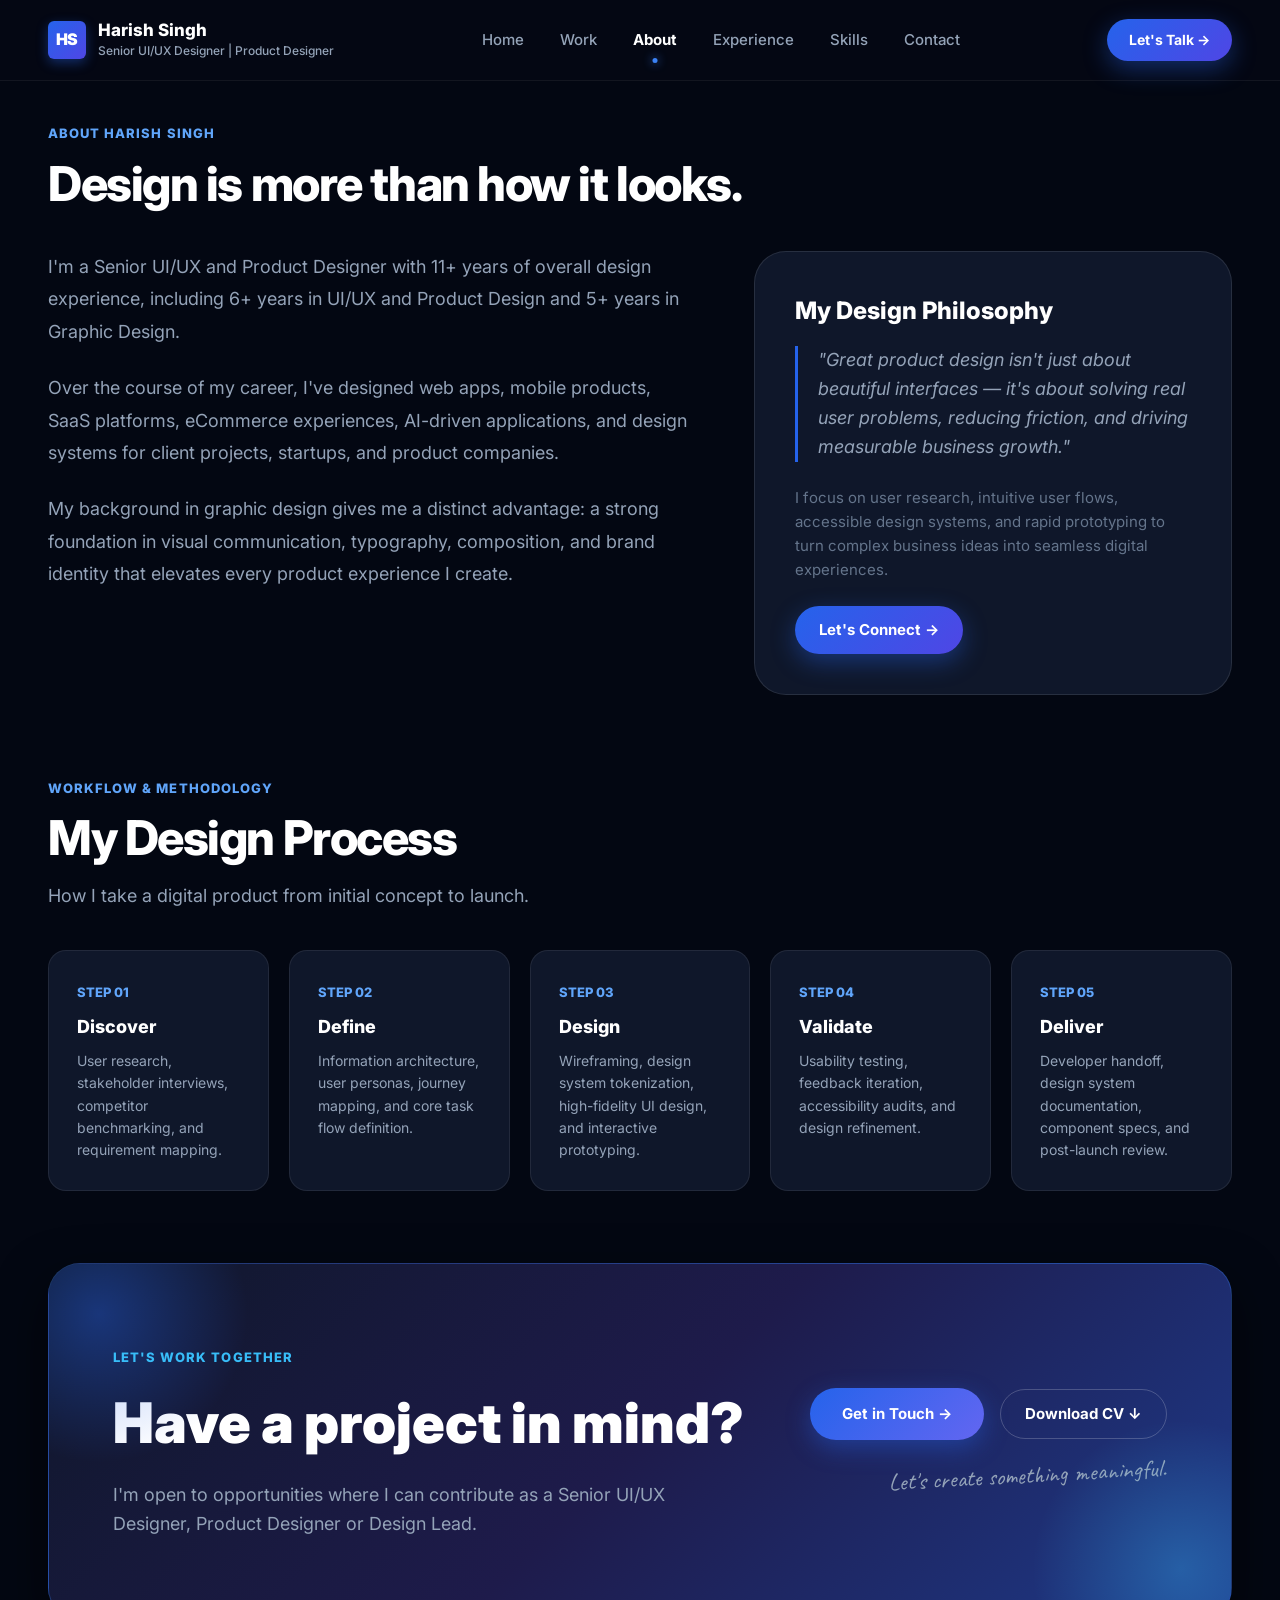
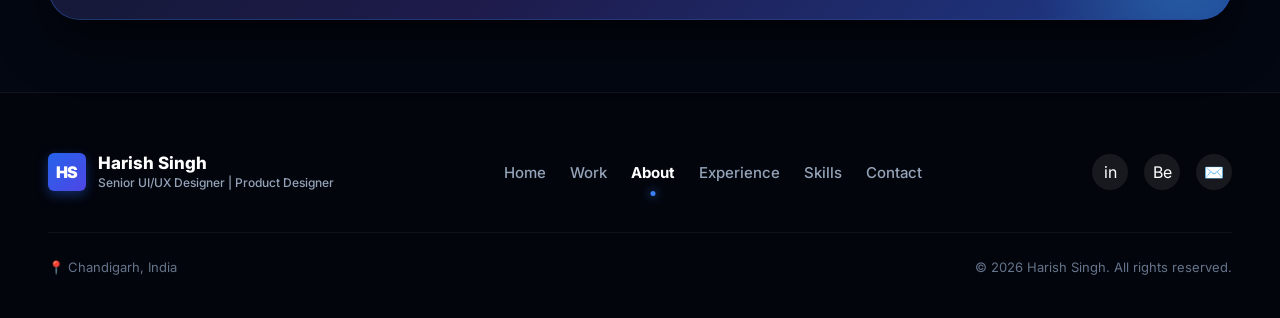
==== commit 04ccacfb: "fix: update LinkedIn profile link across all pages to harishsinghnegi" ====
--- a/about.html
+++ b/about.html
@@ -183,7 +183,7 @@
         </ul>
 
         <div class="footer-social-links">
-          <a href="https://linkedin.com" target="_blank" class="footer-social-icon" aria-label="LinkedIn">in</a>
+          <a href="https://www.linkedin.com/in/harishsinghnegi/" target="_blank" rel="noopener noreferrer" class="footer-social-icon" aria-label="LinkedIn">in</a>
           <a href="https://behance.net" target="_blank" class="footer-social-icon" aria-label="Behance">Be</a>
           <a href="mailto:hariwork92@gmail.com" class="footer-social-icon" aria-label="Email">✉️</a>
         </div>
--- a/styles.css
+++ b/styles.css
@@ -403,9 +403,28 @@
 /* HERO SECTION */
 .hero-section {
   position: relative;
-  padding: 120px 0 60px 0;
-  background: radial-gradient(circle at 75% 30%, rgba(37, 99, 235, 0.18) 0%, rgba(5, 8, 20, 0) 65%), var(--bg-primary);
+  padding: 120px 0 70px 0;
+  background: radial-gradient(1200px circle at 50% 10%, rgba(37, 99, 235, 0.22) 0%, rgba(124, 58, 237, 0.12) 40%, rgba(3, 7, 18, 0.98) 75%), var(--bg-primary);
   overflow: hidden;
+}
+
+.hero-section::before {
+  content: '';
+  position: absolute;
+  top: -150px;
+  right: -100px;
+  width: 700px;
+  height: 700px;
+  border-radius: 50%;
+  background: radial-gradient(circle, rgba(139, 92, 246, 0.2) 0%, rgba(56, 189, 248, 0.1) 45%, transparent 70%);
+  filter: blur(100px);
+  pointer-events: none;
+  animation: meshGlowPulse 12s ease-in-out infinite alternate;
+}
+
+@keyframes meshGlowPulse {
+  0% { transform: scale(1) translate(0, 0); }
+  100% { transform: scale(1.15) translate(-40px, 40px); }
 }
 
 .hero-grid {
@@ -421,14 +440,35 @@
   }
 }
 
-.hero-eyebrow {
-  display: inline-block;
+.hero-badge-pill {
+  display: inline-flex;
+  align-items: center;
+  gap: 10px;
+  padding: 8px 18px;
+  background: rgba(37, 99, 235, 0.14);
+  border: 1px solid rgba(59, 130, 246, 0.35);
+  border-radius: var(--radius-full);
   font-size: 0.8125rem;
   font-weight: 800;
-  letter-spacing: 0.12em;
-  text-transform: uppercase;
-  color: #38BDF8;
-  margin-bottom: 16px;
+  letter-spacing: 0.08em;
+  color: #60A5FA;
+  margin-bottom: 22px;
+  backdrop-filter: blur(12px);
+  box-shadow: 0 4px 20px rgba(37, 99, 235, 0.22);
+}
+
+.badge-pulse-dot {
+  width: 8px;
+  height: 8px;
+  border-radius: 50%;
+  background-color: #38BDF8;
+  box-shadow: 0 0 10px #38BDF8;
+  animation: badgeDotPulse 2s ease-in-out infinite;
+}
+
+@keyframes badgeDotPulse {
+  0%, 100% { transform: scale(1); opacity: 1; }
+  50% { transform: scale(1.4); opacity: 0.6; }
 }
 
 .hero-headline {
@@ -452,10 +492,19 @@
   }
 }
 
-.highlight-text {
-  background: linear-gradient(90deg, #38BDF8 0%, #3B82F6 50%, #60A5FA 100%);
+.highlight-text-creative {
+  background: linear-gradient(135deg, #60A5FA 0%, #38BDF8 25%, #C084FC 50%, #F472B6 75%, #60A5FA 100%);
+  background-size: 300% auto;
   -webkit-background-clip: text;
   -webkit-text-fill-color: transparent;
+  animation: creativeGradientFlow 7s linear infinite;
+  font-weight: 900;
+}
+
+@keyframes creativeGradientFlow {
+  0% { background-position: 0% center; }
+  50% { background-position: 150% center; }
+  100% { background-position: 300% center; }
 }
 
 .hero-description {
@@ -473,51 +522,76 @@
   gap: 16px;
 }
 
-/* HERO RIGHT VISUAL WITH FLOATING CARDS */
+/* HERO RIGHT VISUAL WITH FLOATING CARDS & TRANSPARENT CUTOUT */
 .hero-visual-wrapper {
   position: relative;
   display: flex;
-  justify-content: center;
-  align-items: center;
+  justify-content: flex-start;
+  align-items: flex-end;
+  min-height: 500px;
+  padding-left: 10px;
+}
+
+.hero-glow-circle {
+  position: absolute;
+  top: -10px;
+  left: 30%;
+  transform: translateX(-50%);
+  width: 460px;
+  height: 460px;
+  border-radius: 50%;
+  background: radial-gradient(circle at 50% 50%, rgba(37, 99, 235, 0.85) 0%, rgba(139, 92, 246, 0.6) 45%, rgba(56, 189, 248, 0.3) 70%, transparent 100%);
+  box-shadow: 0 0 90px rgba(37, 99, 235, 0.65), 0 0 50px rgba(139, 92, 246, 0.4), inset 0 0 40px rgba(96, 165, 250, 0.4);
+  filter: blur(8px);
+  z-index: 1;
+  pointer-events: none;
+  animation: heroAuraPulse 6s ease-in-out infinite;
 }
 
 .hero-annotation {
   position: absolute;
-  top: -45px;
-  left: -10px;
+  top: -65px;
+  left: -20px;
   z-index: 12;
   font-family: var(--font-handwriting);
-  font-size: 1.5rem;
+  font-size: 1.625rem;
   font-weight: 700;
-  color: #94A3B8;
+  color: #38BDF8;
+  text-shadow: 0 0 12px rgba(56, 189, 248, 0.6);
   transform: rotate(-6deg);
   pointer-events: none;
   line-height: 1.1;
+  animation: floatAnnotation 4.5s ease-in-out infinite;
+}
+
+@keyframes floatAnnotation {
+  0%, 100% { transform: rotate(-6deg) translateY(0); }
+  50% { transform: rotate(-4deg) translateY(-5px); }
 }
 
 .annotation-svg {
   display: block;
-  margin-left: 20px;
+  margin-left: 25px;
   margin-top: 4px;
   color: #60A5FA;
 }
 
-.hero-portrait-card {
+.hero-portrait-cutout {
   position: relative;
-  width: 100%;
-  max-width: 440px;
-  border-radius: 28px;
-  overflow: hidden;
-  box-shadow: 0 30px 80px rgba(0, 0, 0, 0.8), 0 0 50px rgba(37, 99, 235, 0.25);
-  border: 1px solid rgba(255, 255, 255, 0.12);
-  background: #0B1120;
-}
-
-.portrait-img {
-  width: 100%;
-  height: 480px;
-  object-fit: cover;
-  object-position: top center;
+  z-index: 5;
+  width: 115%;
+  max-width: 680px;
+  height: auto;
+  max-height: 700px;
+  object-fit: contain;
+  display: block;
+  margin-left: -105px;
+  margin-top: -75px;
+  transform: scale(1.04);
+  transform-origin: bottom center;
+  filter: drop-shadow(0 20px 45px rgba(0, 0, 0, 0.85));
+  animation: heroPortraitFloat 6s ease-in-out infinite;
+  transition: filter 0.4s cubic-bezier(0.16, 1, 0.3, 1), transform 0.4s cubic-bezier(0.16, 1, 0.3, 1);
 }
 
 /* FLOATING GLASS CARDS */
@@ -529,20 +603,21 @@
   -webkit-backdrop-filter: blur(20px);
   border-radius: var(--radius-md);
   padding: 16px 20px;
-  box-shadow: 0 20px 45px rgba(0, 0, 0, 0.7), 0 0 20px rgba(37, 99, 235, 0.15);
+  box-shadow: 0 20px 45px rgba(0, 0, 0, 0.7), 0 0 20px rgba(37, 99, 235, 0.2);
   z-index: 10;
   transition: transform var(--transition-base), box-shadow var(--transition-base);
 }
 
 .floating-card:hover {
   transform: translateY(-4px);
-  box-shadow: 0 25px 50px rgba(0, 0, 0, 0.8), 0 0 30px rgba(59, 130, 246, 0.3);
+  box-shadow: 0 25px 50px rgba(0, 0, 0, 0.8), 0 0 30px rgba(59, 130, 246, 0.35);
 }
 
 .fc-top-right {
-  top: 8%;
-  right: -24px;
-  max-width: 190px;
+  top: 4%;
+  right: -30px;
+  max-width: 200px;
+  animation: floatBadge1 5s ease-in-out infinite;
 }
 
 .fc-accent-bar {
@@ -561,12 +636,13 @@
 }
 
 .fc-mid-right {
-  right: -32px;
-  top: 44%;
+  right: -40px;
+  top: 40%;
   padding: 14px 18px;
   display: flex;
   flex-direction: column;
   gap: 10px;
+  animation: floatBadge2 6.5s ease-in-out 0.8s infinite;
 }
 
 .fc-pill-item {
@@ -587,8 +663,8 @@
 }
 
 .fc-bottom-right {
-  bottom: 4%;
-  right: -12px;
+  bottom: 2%;
+  right: -25px;
   background: rgba(7, 11, 22, 0.92);
   color: #FFFFFF;
   border: 1px solid rgba(255, 255, 255, 0.16);
@@ -720,17 +796,33 @@
 }
 
 .card-category-ref {
-  font-size: 0.84375rem;
-  font-weight: 700;
+  font-size: 0.8125rem;
+  font-weight: 800;
   color: #60A5FA;
-  margin-bottom: 12px;
+  margin-bottom: 10px;
+  text-transform: uppercase;
+  letter-spacing: 0.05em;
 }
 
 .card-desc-ref {
-  font-size: 0.875rem;
+  font-size: 0.9375rem;
+  color: #CBD5E1;
+  line-height: 1.6;
+  margin-bottom: 16px;
+}
+
+.card-meta-line {
+  font-size: 0.75rem;
+  font-weight: 800;
   color: #94A3B8;
-  line-height: 1.65;
-  margin-bottom: 20px;
+  letter-spacing: 0.06em;
+  margin-bottom: 18px;
+  text-transform: uppercase;
+  background: rgba(255, 255, 255, 0.04);
+  padding: 6px 12px;
+  border-radius: var(--radius-xs);
+  border: 1px solid rgba(255, 255, 255, 0.06);
+  display: inline-block;
 }
 
 .card-footer-ref {
@@ -1117,17 +1209,454 @@
 }
 
 .tool-badge {
-  display: flex;
+  display: inline-flex;
+  align-items: center;
+  gap: 10px;
+  padding: 10px 20px;
+  background-color: #0B1120;
+  border: 1px solid rgba(255, 255, 255, 0.12);
+  border-radius: var(--radius-md);
+  font-size: 0.90625rem;
+  font-weight: 700;
+  color: #FFFFFF;
+  box-shadow: 0 4px 14px rgba(0, 0, 0, 0.4);
+  transition: transform 0.3s cubic-bezier(0.16, 1, 0.3, 1), border-color 0.3s ease, box-shadow 0.3s ease, background 0.3s ease;
+  cursor: default;
+}
+
+.tool-badge:hover {
+  transform: translateY(-4px) scale(1.03);
+  border-color: rgba(59, 130, 246, 0.5);
+  box-shadow: 0 12px 28px rgba(0, 0, 0, 0.6), 0 0 20px rgba(37, 99, 235, 0.3);
+  background: #131C33;
+}
+
+.tool-badge img.tool-icon-img,
+.tool-badge svg {
+  display: block;
+  width: 20px;
+  height: 20px;
+  object-fit: contain;
+  flex-shrink: 0;
+  transition: transform 0.3s ease;
+}
+
+.tool-badge:hover img.tool-icon-img,
+.tool-badge:hover svg {
+  transform: scale(1.15) rotate(3deg);
+}
+
+.tool-badge-ai {
+  background: linear-gradient(135deg, rgba(37, 99, 235, 0.18), rgba(124, 58, 237, 0.15));
+  border: 1px solid rgba(96, 165, 250, 0.35);
+  color: #93C5FD;
+}
+
+.tool-badge-ai:hover {
+  border-color: rgba(168, 85, 247, 0.6);
+  box-shadow: 0 12px 28px rgba(0, 0, 0, 0.6), 0 0 25px rgba(168, 85, 247, 0.35);
+}
+
+/* ==========================================================================
+   RECREATED 3-SECTION SHOWCASE (EXACT MATCH TO REFERENCE DESIGN)
+   ========================================================================== */
+
+/* 1. PROCESS PIPELINE ROW */
+.process-showcase-container {
+  display: flex;
+  flex-direction: column;
+  gap: 30px;
+  margin-bottom: 60px;
+}
+
+@media (min-width: 992px) {
+  .process-showcase-container {
+    flex-direction: row;
+    align-items: flex-start;
+    justify-content: space-between;
+  }
+}
+
+.process-sidebar-title {
+  max-width: 220px;
+  flex-shrink: 0;
+}
+
+.process-sidebar-title h2 {
+  font-size: 2.75rem;
+  font-weight: 900;
+  color: #FFFFFF;
+  line-height: 1.05;
+  letter-spacing: -0.03em;
+  margin-bottom: 8px;
+}
+
+.process-sidebar-title p {
+  font-size: 0.84375rem;
+  color: var(--text-muted);
+  line-height: 1.35;
+}
+
+.process-steps-track {
+  position: relative;
+  display: grid;
+  grid-template-columns: repeat(2, 1fr);
+  gap: 20px;
+  flex: 1;
+}
+
+@media (min-width: 768px) {
+  .process-steps-track {
+    grid-template-columns: repeat(5, 1fr);
+    gap: 12px;
+  }
+}
+
+.process-steps-track::before {
+  content: '';
+  position: absolute;
+  top: 28px;
+  left: calc(100% / 10);
+  right: calc(100% / 10);
+  height: 2px;
+  background: linear-gradient(90deg, rgba(37, 99, 235, 0.4), rgba(59, 130, 246, 0.7) 60%, rgba(139, 92, 246, 0.6));
+  z-index: 0;
+  display: none;
+}
+
+@media (min-width: 768px) {
+  .process-steps-track::before {
+    display: block;
+  }
+}
+
+.process-node-box {
+  position: relative;
+  z-index: 2;
+  display: flex;
+  flex-direction: column;
+  align-items: center;
+  text-align: center;
+}
+
+.process-node-circle {
+  width: 56px;
+  height: 56px;
+  border-radius: 50%;
+  background: radial-gradient(circle at 30% 30%, #1D4ED8 0%, #060B19 80%);
+  border: 1.5px solid rgba(59, 130, 246, 0.6);
+  box-shadow: 0 0 25px rgba(37, 99, 235, 0.5), inset 0 0 15px rgba(96, 165, 250, 0.3);
+  display: flex;
+  align-items: center;
+  justify-content: center;
+  color: #FFFFFF;
+  margin-bottom: 12px;
+  transition: transform 0.35s cubic-bezier(0.16, 1, 0.3, 1), box-shadow 0.35s ease, border-color 0.35s ease;
+}
+
+.process-node-circle-last {
+  background: radial-gradient(circle at 30% 30%, #6D28D9 0%, #060B19 80%);
+  border-color: rgba(168, 85, 247, 0.6);
+  box-shadow: 0 0 25px rgba(139, 92, 246, 0.5), inset 0 0 15px rgba(192, 132, 252, 0.3);
+}
+
+.process-node-box:hover .process-node-circle {
+  transform: translateY(-5px) scale(1.08);
+  border-color: #60A5FA;
+  box-shadow: 0 0 35px rgba(37, 99, 235, 0.8), inset 0 0 20px rgba(96, 165, 250, 0.5);
+}
+
+.process-node-num {
+  font-size: 0.75rem;
+  font-weight: 800;
+  letter-spacing: 0.05em;
+  color: #60A5FA;
+  margin-bottom: 2px;
+}
+
+.process-node-name {
+  font-size: 1rem;
+  font-weight: 800;
+  color: #FFFFFF;
+  margin-bottom: 4px;
+}
+
+.process-node-sub {
+  font-size: 0.75rem;
+  color: #94A3B8;
+  line-height: 1.3;
+}
+
+
+/* 2. CAREER JOURNEY HORIZONTAL TIMELINE */
+.career-horizontal-wrapper {
+  position: relative;
+  padding: 10px 0 40px 0;
+  margin-bottom: 20px;
+}
+
+.career-track-line {
+  position: absolute;
+  top: 16px;
+  left: calc(100% / 12);
+  right: calc(100% / 12);
+  height: 2px;
+  background: linear-gradient(90deg, rgba(255, 255, 255, 0.15), rgba(59, 130, 246, 0.6) 70%, #38BDF8);
+  z-index: 0;
+  display: none;
+}
+
+@media (min-width: 768px) {
+  .career-track-line {
+    display: block;
+  }
+}
+
+.career-grid-layout {
+  position: relative;
+  z-index: 2;
+  display: grid;
+  grid-template-columns: repeat(2, 1fr);
+  gap: 20px;
+}
+
+@media (min-width: 768px) {
+  .career-grid-layout {
+    grid-template-columns: repeat(6, 1fr);
+    gap: 8px;
+  }
+}
+
+.career-step-item {
+  position: relative;
+  display: flex;
+  flex-direction: column;
+  align-items: center;
+  text-align: center;
+}
+
+.career-node-dot {
+  width: 14px;
+  height: 14px;
+  border-radius: 50%;
+  background: #030712;
+  border: 2px solid #3B82F6;
+  box-shadow: 0 0 10px rgba(59, 130, 246, 0.4);
+  margin-bottom: 16px;
+  transition: transform 0.3s ease;
+  position: relative;
+  z-index: 2;
+}
+
+.career-step-item.active-step .career-node-dot {
+  width: 18px;
+  height: 18px;
+  margin-top: -2px;
+  margin-bottom: 14px;
+  background: #38BDF8;
+  border-color: #FFFFFF;
+  box-shadow: 0 0 20px #38BDF8, 0 0 35px rgba(56, 189, 248, 0.9);
+  animation: pulsingNodeGlow 2s ease-in-out infinite;
+}
+
+@keyframes pulsingNodeGlow {
+  0%, 100% { transform: scale(1); box-shadow: 0 0 20px #38BDF8; }
+  50% { transform: scale(1.3); box-shadow: 0 0 35px #38BDF8, 0 0 50px rgba(56, 189, 248, 0.9); }
+}
+
+.career-period {
+  font-size: 0.8125rem;
+  font-weight: 700;
+  color: #64748B;
+  margin-bottom: 4px;
+  white-space: nowrap;
+}
+
+.career-step-item.active-step .career-period {
+  color: #60A5FA;
+}
+
+.career-title-label {
+  font-size: 0.90625rem;
+  font-weight: 800;
+  color: #FFFFFF;
+  margin-bottom: 2px;
+  line-height: 1.25;
+}
+
+.career-sub-company {
+  font-size: 0.78125rem;
+  color: #94A3B8;
+  line-height: 1.2;
+}
+
+
+/* 3. SQUIRCLE APP TILES SHOWCASE */
+.tools-squircle-section {
+  margin-top: 10px;
+}
+
+.tools-squircles-row {
+  display: grid;
+  grid-template-columns: repeat(4, 1fr);
+  gap: 16px 12px;
+  align-items: start;
+  justify-items: center;
+  width: 100%;
+  margin-bottom: 32px;
+}
+
+@media (min-width: 640px) {
+  .tools-squircles-row {
+    grid-template-columns: repeat(6, 1fr);
+  }
+}
+
+@media (min-width: 992px) {
+  .tools-squircles-row {
+    grid-template-columns: repeat(11, 1fr);
+    gap: 12px;
+  }
+}
+
+.squircle-tool-item {
+  display: flex;
+  flex-direction: column;
   align-items: center;
   gap: 8px;
-  padding: 10px 18px;
-  background-color: #0F172A;
+  text-align: center;
+  width: 100%;
+}
+
+.squircle-box-icon {
+  width: 68px;
+  height: 68px;
+  border-radius: 20px;
+  background: #0B1120;
+  border: 1px solid rgba(255, 255, 255, 0.14);
+  backdrop-filter: blur(12px);
+  display: flex;
+  align-items: center;
+  justify-content: center;
+  box-shadow: 0 8px 24px rgba(0, 0, 0, 0.5), inset 0 1px 0 rgba(255, 255, 255, 0.1);
+  transition: transform 0.35s cubic-bezier(0.16, 1, 0.3, 1), border-color 0.35s ease, box-shadow 0.35s ease, background-color 0.35s ease;
+}
+
+.squircle-box-icon img {
+  width: 36px;
+  height: 36px;
+  object-fit: contain;
+  transition: transform 0.35s ease;
+}
+
+.squircle-tool-item:hover .squircle-box-icon {
+  transform: translateY(-6px) scale(1.06);
+  border-color: rgba(59, 130, 246, 0.55);
+  box-shadow: 0 16px 36px rgba(0, 0, 0, 0.75), 0 0 30px rgba(37, 99, 235, 0.4);
+  background: #131C33;
+}
+
+.squircle-tool-item:hover .squircle-box-icon img {
+  transform: scale(1.15) rotate(4deg);
+}
+
+.squircle-label {
+  font-size: 0.8125rem;
+  font-weight: 700;
+  color: #CBD5E1;
+}
+
+.squircle-arrow-btn {
+  width: 68px;
+  height: 68px;
+  border-radius: 20px;
+  background: rgba(255, 255, 255, 0.06);
+  border: 1px solid rgba(255, 255, 255, 0.14);
+  display: flex;
+  align-items: center;
+  justify-content: center;
+  color: #FFFFFF;
+  font-size: 1.25rem;
+  transition: transform 0.3s ease, background 0.3s ease, border-color 0.3s ease;
+  cursor: pointer;
+}
+
+.squircle-arrow-btn:hover {
+  transform: scale(1.08);
+  background: rgba(37, 99, 235, 0.3);
+  border-color: rgba(96, 165, 250, 0.6);
+}
+
+.skills-pill-track {
+  display: flex;
+  flex-wrap: wrap;
+  gap: 10px;
+  align-items: center;
+  justify-content: center;
+}
+
+.pill-skill-badge {
+  padding: 10px 22px;
+  background: rgba(255, 255, 255, 0.05);
   border: 1px solid rgba(255, 255, 255, 0.1);
-  border-radius: var(--radius-md);
+  border-radius: var(--radius-full);
   font-size: 0.875rem;
   font-weight: 700;
-  color: #FFFFFF;
-  box-shadow: var(--shadow-sm);
+  color: #CBD5E1;
+  transition: transform 0.3s ease, border-color 0.3s ease, color 0.3s ease, background 0.3s ease;
+}
+
+.pill-skill-badge:hover {
+  transform: translateY(-3px);
+  border-color: rgba(59, 130, 246, 0.5);
+  color: #FFFFFF;
+  background: rgba(37, 99, 235, 0.2);
+}
+
+.pill-plus-btn {
+  width: 42px;
+  height: 42px;
+  border-radius: 50%;
+  background: rgba(255, 255, 255, 0.05);
+  border: 1px solid rgba(255, 255, 255, 0.1);
+  display: flex;
+  align-items: center;
+  justify-content: center;
+  font-size: 1.125rem;
+  font-weight: 800;
+  color: #FFFFFF;
+  transition: transform 0.3s ease, background 0.3s ease;
+}
+
+.pill-plus-btn:hover {
+  transform: scale(1.1);
+  background: rgba(37, 99, 235, 0.25);
+  border-color: rgba(96, 165, 250, 0.5);
+}
+
+.tag-badge {
+  display: inline-flex;
+  align-items: center;
+  gap: 8px;
+  padding: 8px 16px;
+  background: rgba(255, 255, 255, 0.05);
+  border: 1px solid rgba(255, 255, 255, 0.08);
+  border-radius: var(--radius-full);
+  font-size: 0.84375rem;
+  font-weight: 700;
+  color: #CBD5E1;
+  transition: transform 0.3s cubic-bezier(0.16, 1, 0.3, 1), border-color 0.3s ease, color 0.3s ease, background 0.3s ease;
+}
+
+.tag-badge:hover {
+  transform: translateY(-3px);
+  border-color: rgba(59, 130, 246, 0.4);
+  color: #FFFFFF;
+  background: rgba(37, 99, 235, 0.16);
+}
+
+.tag-icon {
+  font-size: 0.9375rem;
 }
 
 /* GLOBAL CTA BANNER ("LET'S WORK TOGETHER") */
@@ -1528,3 +2057,350 @@
     color: black;
   }
 }
+
+/* ==========================================================================
+   MINIMAL INTERACTIVE ANIMATIONS & MICRO-INTERACTIONS
+   ========================================================================== */
+
+/* 1. Hero Aura Breathing Pulse */
+@keyframes auraGlowPulse {
+  0%, 100% {
+    transform: translateX(-50%) scale(1);
+    opacity: 0.85;
+    box-shadow: 0 0 70px rgba(37, 99, 235, 0.5), inset 0 0 40px rgba(96, 165, 250, 0.3);
+  }
+  50% {
+    transform: translateX(-50%) scale(1.08);
+    opacity: 1;
+    box-shadow: 0 0 95px rgba(37, 99, 235, 0.75), inset 0 0 55px rgba(96, 165, 250, 0.5);
+  }
+}
+
+/* 2. Hero Portrait Gentle Float */
+@keyframes heroPortraitFloat {
+  0%, 100% {
+    transform: scale(1.04) translateY(0px);
+  }
+  50% {
+    transform: scale(1.04) translateY(-8px);
+  }
+}
+
+/* 3. Floating Glass Cards Levitation */
+@keyframes floatBadge1 {
+  0%, 100% { transform: translateY(0px); }
+  50% { transform: translateY(-7px); }
+}
+
+@keyframes floatBadge2 {
+  0%, 100% { transform: translateY(0px); }
+  50% { transform: translateY(-8px); }
+}
+
+/* 4. Interactive Card Radial Mouse Spotlight */
+.project-card-ref, .archive-card, .stat-card-clean, .experience-card-ref, .skill-card-ref {
+  position: relative;
+  overflow: hidden;
+  transition: transform 0.4s cubic-bezier(0.16, 1, 0.3, 1), box-shadow 0.4s cubic-bezier(0.16, 1, 0.3, 1), border-color 0.4s cubic-bezier(0.16, 1, 0.3, 1);
+}
+
+.project-card-ref::before, .archive-card::before, .stat-card-clean::before {
+  content: '';
+  position: absolute;
+  top: 0;
+  left: 0;
+  right: 0;
+  bottom: 0;
+  background: radial-gradient(500px circle at var(--mouse-x, 50%) var(--mouse-y, 50%), rgba(59, 130, 246, 0.15), transparent 40%);
+  opacity: 0;
+  transition: opacity 0.35s ease;
+  pointer-events: none;
+  z-index: 2;
+}
+
+.project-card-ref:hover::before, .archive-card:hover::before, .stat-card-clean:hover::before {
+  opacity: 1;
+}
+
+.project-card-ref:hover {
+  transform: translateY(-7px);
+  border-color: rgba(59, 130, 246, 0.4);
+  box-shadow: 0 20px 45px -15px rgba(0, 0, 0, 0.75), 0 0 30px rgba(37, 99, 235, 0.25);
+}
+
+.card-media-box img {
+  transition: transform 0.6s cubic-bezier(0.16, 1, 0.3, 1);
+}
+
+.project-card-ref:hover .card-media-box img {
+  transform: scale(1.04);
+}
+
+/* 5. Scroll-Reveal Observer */
+.reveal-on-scroll {
+  opacity: 0;
+  transform: translateY(28px);
+  transition: opacity 0.65s cubic-bezier(0.16, 1, 0.3, 1), transform 0.65s cubic-bezier(0.16, 1, 0.3, 1);
+  will-change: opacity, transform;
+}
+
+.reveal-on-scroll.is-visible {
+  opacity: 1;
+  transform: translateY(0);
+}
+
+/* 6. Button Interactive Hover Shimmer & Scale */
+.btn-primary, .btn-glow {
+  position: relative;
+  overflow: hidden;
+  transition: transform 0.3s cubic-bezier(0.16, 1, 0.3, 1), box-shadow 0.3s cubic-bezier(0.16, 1, 0.3, 1), background 0.3s ease;
+}
+
+.btn-primary::after {
+  content: '';
+  position: absolute;
+  top: -50%;
+  left: -50%;
+  width: 200%;
+  height: 200%;
+  background: linear-gradient(60deg, transparent 30%, rgba(255, 255, 255, 0.22) 50%, transparent 70%);
+  transform: rotate(30deg) translateX(-100%);
+  transition: transform 0.75s ease;
+  pointer-events: none;
+}
+
+.btn-primary:hover::after {
+  transform: rotate(30deg) translateX(100%);
+}
+
+.btn-primary:hover {
+  transform: translateY(-2px) scale(1.02);
+  box-shadow: 0 8px 24px rgba(37, 99, 235, 0.45);
+}
+
+.btn-primary:active {
+  transform: translateY(0) scale(0.98);
+}
+
+/* 7. Cursor Following Ambient Glow Orb */
+.cursor-glow-orb {
+  position: fixed;
+  top: 0;
+  left: 0;
+  width: 450px;
+  height: 450px;
+  border-radius: 50%;
+  background: radial-gradient(circle, rgba(59, 130, 246, 0.14) 0%, rgba(37, 99, 235, 0.04) 45%, transparent 70%);
+  pointer-events: none;
+  z-index: 999;
+  transform: translate3d(-50%, -50%, 0);
+  transition: opacity 0.4s ease;
+  opacity: 0;
+  will-change: transform;
+  filter: blur(20px);
+}
+
+body:hover .cursor-glow-orb {
+  opacity: 1;
+}
+
+@media (hover: none), (max-width: 768px) {
+  .cursor-glow-orb {
+    display: none !important;
+  }
+}
+
+/* 8. Scrolled Header Frosted Glass Enhancement */
+.site-header.header-scrolled {
+  background: rgba(3, 7, 18, 0.92);
+  backdrop-filter: blur(24px);
+  -webkit-backdrop-filter: blur(24px);
+  border-bottom: 1px solid rgba(59, 130, 246, 0.25);
+  box-shadow: 0 10px 30px rgba(0, 0, 0, 0.7), 0 0 20px rgba(37, 99, 235, 0.15);
+  padding: 12px 0;
+}
+
+/* 9. 3D Card Parallax & Smooth Depth Zoom */
+.project-card-ref, .archive-card {
+  transform-style: preserve-3d;
+  will-change: transform;
+}
+
+.project-card-ref .card-media-box img, .archive-card .card-media-box img {
+  transition: transform 0.6s cubic-bezier(0.16, 1, 0.3, 1);
+}
+
+.project-card-ref:hover .card-media-box img, .archive-card:hover .card-media-box img {
+  transform: scale(1.06);
+}
+
+/* 10. Interactive Button Click Ripple */
+.btn-ripple-effect {
+  position: absolute;
+  border-radius: 50%;
+  background: rgba(255, 255, 255, 0.35);
+  transform: scale(0);
+  animation: btnRippleAnim 0.6s linear;
+  pointer-events: none;
+}
+
+@keyframes btnRippleAnim {
+  to {
+    transform: scale(4);
+    opacity: 0;
+  }
+}
+
+/* 11. Skill Chips Spring Micro-Interaction */
+.fc-pill-item, .chip, .skill-card-ref {
+  transition: transform 0.3s cubic-bezier(0.16, 1, 0.3, 1), background-color 0.3s ease, border-color 0.3s ease;
+}
+
+.fc-pill-item:hover, .chip:hover {
+  transform: translateY(-3px) scale(1.05);
+  background: rgba(37, 99, 235, 0.2);
+  border-color: rgba(96, 165, 250, 0.4);
+}
+
+/* 13. Ambient Background Mesh Orbs */
+.ambient-mesh-orb {
+  position: fixed;
+  border-radius: 50%;
+  pointer-events: none;
+  z-index: 0;
+  filter: blur(130px);
+  opacity: 0.28;
+  will-change: transform;
+}
+
+.ambient-mesh-orb.orb-1 {
+  top: -100px;
+  left: -100px;
+  width: 650px;
+  height: 650px;
+  background: radial-gradient(circle, #2563EB 0%, #4F46E5 50%, transparent 75%);
+  animation: orbFloatLoop1 14s ease-in-out infinite alternate;
+}
+
+.ambient-mesh-orb.orb-2 {
+  bottom: 5%;
+  right: -100px;
+  width: 600px;
+  height: 600px;
+  background: radial-gradient(circle, #7C3AED 0%, #0284C7 50%, transparent 75%);
+  animation: orbFloatLoop2 16s ease-in-out infinite alternate;
+}
+
+@keyframes orbFloatLoop1 {
+  0% { transform: translate(0, 0) scale(1); }
+  100% { transform: translate(120px, 80px) scale(1.12); }
+}
+
+@keyframes orbFloatLoop2 {
+  0% { transform: translate(0, 0) scale(1); }
+  100% { transform: translate(-100px, -90px) scale(1.08); }
+}
+
+/* 14. Hero Page Load Entrance Stagger Animations */
+.hero-left .hero-eyebrow {
+  animation: heroEntranceFade 0.7s cubic-bezier(0.16, 1, 0.3, 1) 0.1s both;
+}
+
+.hero-left .hero-headline {
+  animation: heroEntranceFade 0.8s cubic-bezier(0.16, 1, 0.3, 1) 0.2s both;
+}
+
+.hero-left .hero-description {
+  animation: heroEntranceFade 0.8s cubic-bezier(0.16, 1, 0.3, 1) 0.3s both;
+}
+
+.hero-left .hero-actions {
+  animation: heroEntranceFade 0.8s cubic-bezier(0.16, 1, 0.3, 1) 0.4s both;
+}
+
+.hero-left .stats-bar {
+  animation: heroEntranceFade 0.8s cubic-bezier(0.16, 1, 0.3, 1) 0.5s both;
+}
+
+.hero-visual-wrapper {
+  animation: heroEntranceScale 0.95s cubic-bezier(0.16, 1, 0.3, 1) 0.2s both;
+}
+
+@keyframes heroEntranceFade {
+  from {
+    opacity: 0;
+    transform: translateY(30px);
+  }
+  to {
+    opacity: 1;
+    transform: translateY(0);
+  }
+}
+
+@keyframes heroEntranceScale {
+  from {
+    opacity: 0;
+    transform: scale(0.94) translateY(20px);
+  }
+  to {
+    opacity: 1;
+    transform: scale(1) translateY(0);
+  }
+}
+
+@keyframes heroAuraPulse {
+  0%, 100% {
+    transform: translateX(-50%) scale(1);
+    opacity: 0.85;
+    box-shadow: 0 0 90px rgba(37, 99, 235, 0.65), 0 0 50px rgba(139, 92, 246, 0.4);
+  }
+  50% {
+    transform: translateX(-50%) scale(1.1);
+    opacity: 1;
+    box-shadow: 0 0 130px rgba(37, 99, 235, 0.85), 0 0 75px rgba(147, 51, 234, 0.6);
+  }
+}
+
+/* 15. Enhanced Project Card Hover Effects */
+.project-card-ref, .archive-card {
+  transition: transform 0.45s cubic-bezier(0.16, 1, 0.3, 1), box-shadow 0.45s cubic-bezier(0.16, 1, 0.3, 1), border-color 0.45s ease;
+}
+
+.project-card-ref:hover, .archive-card:hover {
+  border-color: rgba(96, 165, 250, 0.5);
+  box-shadow: 0 25px 55px rgba(0, 0, 0, 0.85), 0 0 40px rgba(37, 99, 235, 0.35);
+}
+
+.btn-card-action {
+  transition: transform 0.3s cubic-bezier(0.16, 1, 0.3, 1), box-shadow 0.3s ease, background-color 0.3s ease;
+}
+
+.btn-card-action:hover {
+  transform: translateY(-2px);
+  box-shadow: 0 6px 18px rgba(37, 99, 235, 0.4);
+}
+
+/* Reduced Motion Safety */
+@media (prefers-reduced-motion: reduce) {
+  .hero-glow-circle,
+  .hero-portrait-cutout,
+  .fc-top-right,
+  .fc-mid-right,
+  .highlight-text,
+  .ambient-mesh-orb {
+    animation: none !important;
+  }
+  .hero-left .hero-eyebrow,
+  .hero-left .hero-headline,
+  .hero-left .hero-description,
+  .hero-left .hero-actions,
+  .hero-left .stats-bar,
+  .hero-visual-wrapper {
+    animation: none !important;
+    opacity: 1 !important;
+    transform: none !important;
+  }
+}
+
+
+
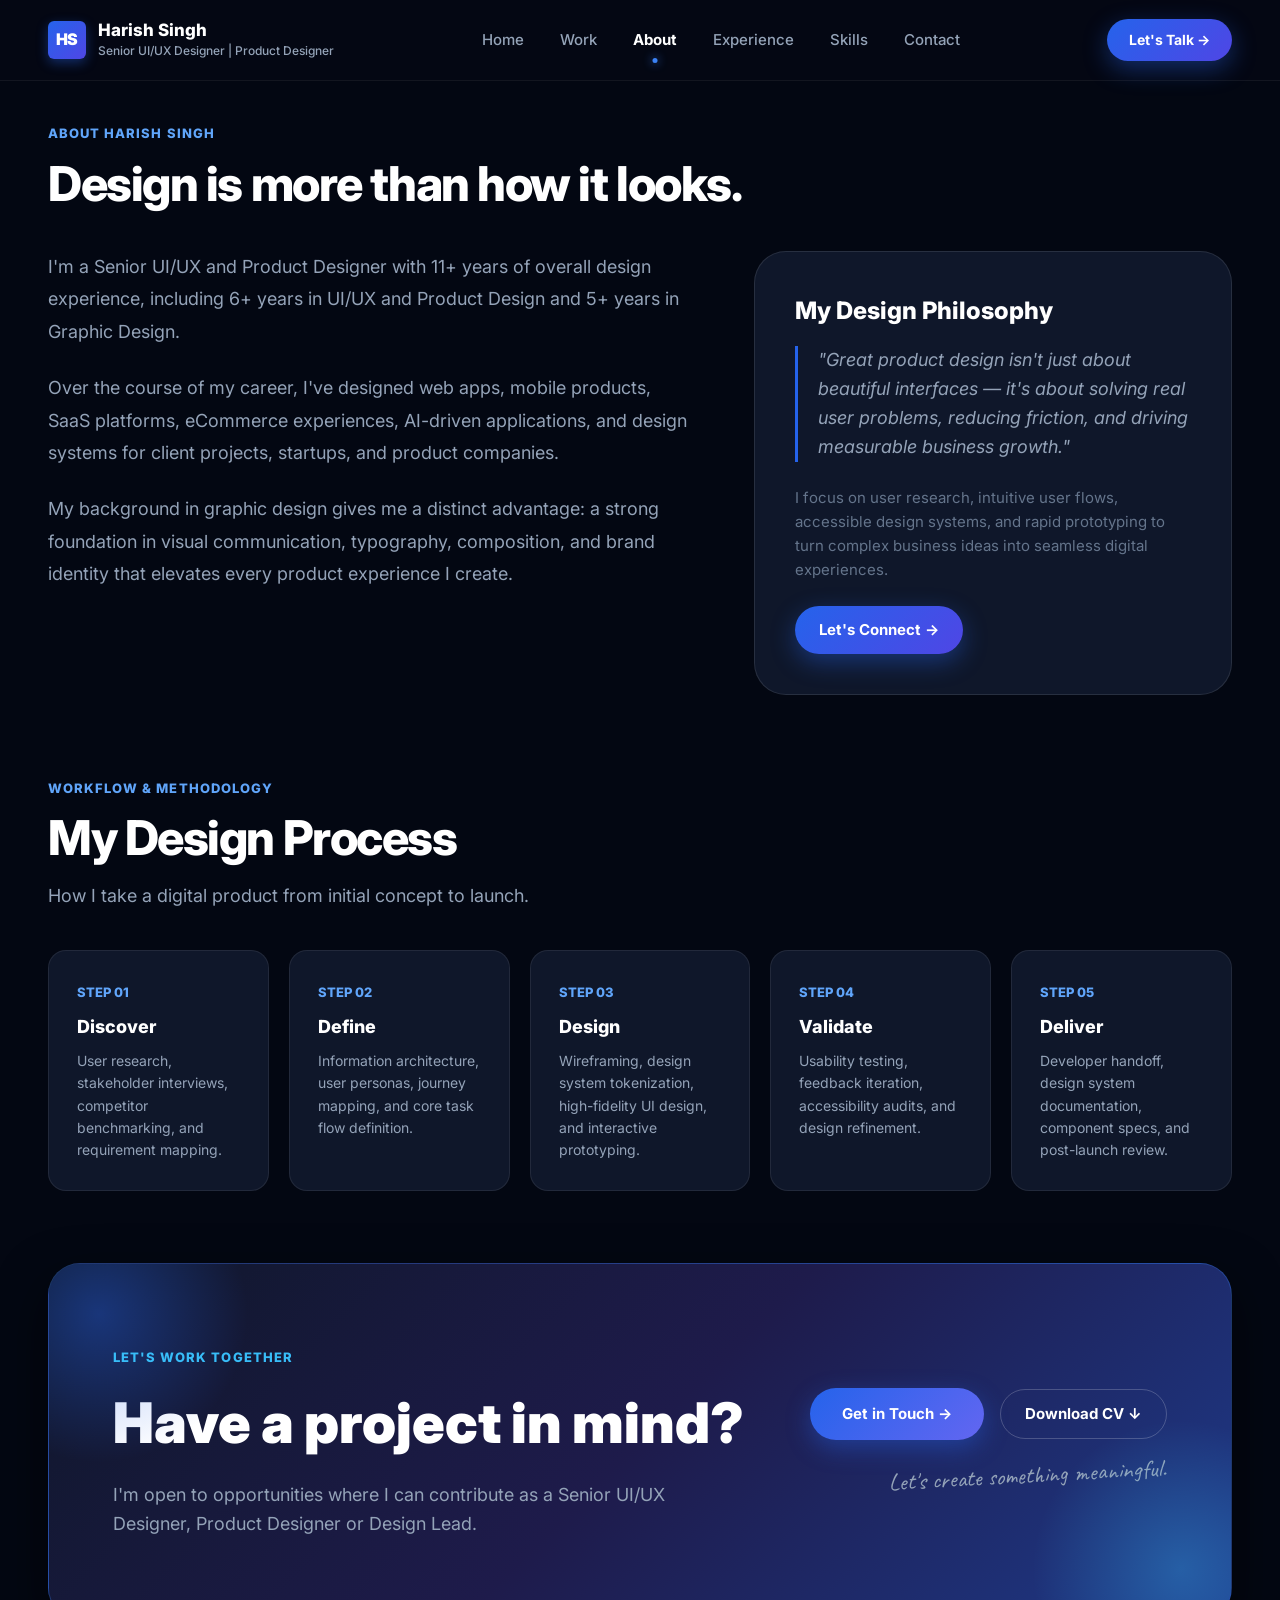
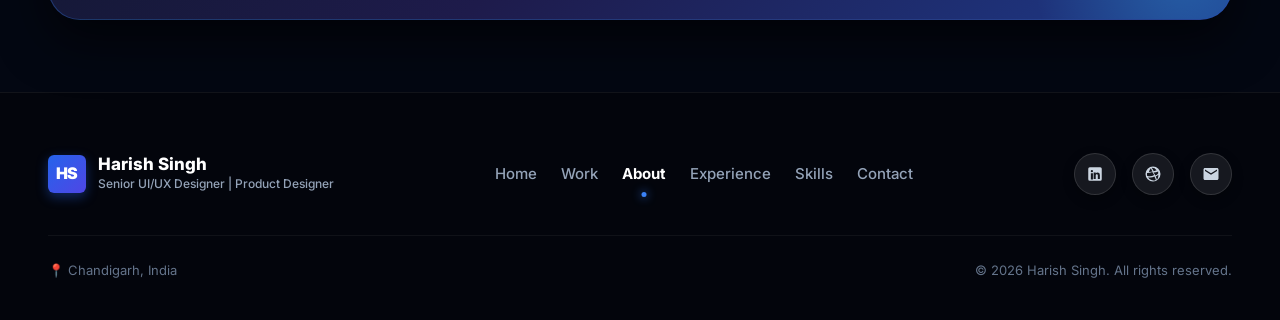
==== commit 24887819: "feat: redesign homepage Bento grid, add Dribbble profile, vector social SVGs, spotlight mouse glow, " ====
--- a/about.html
+++ b/about.html
@@ -183,9 +183,15 @@
         </ul>
 
         <div class="footer-social-links">
-          <a href="https://www.linkedin.com/in/harishsinghnegi/" target="_blank" rel="noopener noreferrer" class="footer-social-icon" aria-label="LinkedIn">in</a>
-          <a href="https://behance.net" target="_blank" class="footer-social-icon" aria-label="Behance">Be</a>
-          <a href="mailto:hariwork92@gmail.com" class="footer-social-icon" aria-label="Email">✉️</a>
+          <a href="https://www.linkedin.com/in/harishsinghnegi/" target="_blank" rel="noopener noreferrer" class="footer-social-icon social-linkedin" aria-label="LinkedIn">
+            <svg xmlns="http://www.w3.org/2000/svg" viewBox="0 0 24 24"><path d="M19 3a2 2 0 0 1 2 2v14a2 2 0 0 1-2 2H5a2 2 0 0 1-2-2V5a2 2 0 0 1 2-2h14m-.5 15.5v-5.3a3.26 3.26 0 0 0-3.26-3.26c-.85 0-1.84.52-2.28 1.3v-1.11h-2.79v8.37h2.79v-4.93c0-.77.62-1.4 1.39-1.4a1.4 1.4 0 0 1 1.4 1.4v4.93h2.75M6.46 10.9v8.37H9.25V10.9H6.46M7.86 6.78a1.5 1.5 0 1 0 1.5 1.5 1.5 1.5 0 0 0-1.5-1.5z"/></svg>
+          </a>
+          <a href="https://dribbble.com/Hariwork" target="_blank" rel="noopener noreferrer" class="footer-social-icon social-dribbble" aria-label="Dribbble">
+            <svg xmlns="http://www.w3.org/2000/svg" viewBox="0 0 24 24"><path d="M12 2a10 10 0 1 0 10 10A10 10 0 0 0 12 2zm6.92 9.38a7.84 7.84 0 0 1-3.79 2.51 18.72 18.72 0 0 0-2.48-3.9 14.85 14.85 0 0 0 6.27-1.39v2.78zm-2.07-4.42a13.34 13.34 0 0 1-5.69 1.25 21.6 21.6 0 0 0-2.58-4.26 7.97 7.97 0 0 1 8.27 3.01zM10.1 3.52a19.78 19.78 0 0 1 2.68 4.38 12.91 12.91 0 0 1-6.19 1.44 8 8 0 0 1 3.51-5.82zM4.08 10.8a14.7 14.7 0 0 0 6.94-1.55 19.77 19.77 0 0 1 2.53 4A10.74 10.74 0 0 1 4 14.39v-3.59zm1.38 5.48a12.63 12.63 0 0 0 8.51-1.07 19.64 19.64 0 0 1 1.77 4.7 8.04 8.04 0 0 1-10.28-3.63zm11.75 3.3a17.82 17.82 0 0 0-1.63-4.32 9.68 9.68 0 0 0 3.39-2.18 8 8 0 0 1-1.76 6.5z"/></svg>
+          </a>
+          <a href="mailto:hariwork92@gmail.com" class="footer-social-icon social-email" aria-label="Email">
+            <svg xmlns="http://www.w3.org/2000/svg" viewBox="0 0 24 24"><path d="M20 4H4c-1.1 0-1.99.9-1.99 2L2 18c0 1.1.9 2 2 2h16c1.1 0 2-.9 2-2V6c0-1.1-.9-2-2-2zm0 4l-8 5-8-5V6l8 5 8-5v2z"/></svg>
+          </a>
         </div>
       </div>
 
--- a/styles.css
+++ b/styles.css
@@ -1763,19 +1763,49 @@
 }
 
 .footer-social-icon {
-  width: 36px;
-  height: 36px;
+  width: 42px;
+  height: 42px;
   border-radius: 50%;
-  background: rgba(255,255,255,0.08);
-  color: #FFFFFF;
+  background: rgba(255, 255, 255, 0.08);
+  border: 1px solid rgba(255, 255, 255, 0.12);
+  color: #CBD5E1;
   display: flex;
   align-items: center;
   justify-content: center;
-  transition: background var(--transition-fast);
+  transition: all var(--transition-base);
+  box-shadow: 0 4px 12px rgba(0, 0, 0, 0.3);
+}
+
+.footer-social-icon svg {
+  width: 18px;
+  height: 18px;
+  fill: currentColor;
+  transition: transform var(--transition-fast);
 }
 
 .footer-social-icon:hover {
-  background: var(--accent-blue);
+  transform: translateY(-3px) scale(1.08);
+}
+
+.footer-social-icon.social-linkedin:hover {
+  background: #0A66C2;
+  border-color: #0A66C2;
+  color: #FFFFFF;
+  box-shadow: 0 8px 20px rgba(10, 102, 194, 0.5);
+}
+
+.footer-social-icon.social-dribbble:hover {
+  background: #EA4C89;
+  border-color: #EA4C89;
+  color: #FFFFFF;
+  box-shadow: 0 8px 20px rgba(234, 76, 137, 0.5);
+}
+
+.footer-social-icon.social-email:hover {
+  background: #EA4335;
+  border-color: #EA4335;
+  color: #FFFFFF;
+  box-shadow: 0 8px 20px rgba(234, 67, 53, 0.5);
 }
 
 main {
@@ -2262,33 +2292,60 @@
   border-color: rgba(96, 165, 250, 0.4);
 }
 
-/* 13. Ambient Background Mesh Orbs */
+/* 13. Ambient Background Mesh Orbs & Tech Grid Canvas */
+.tech-grid-overlay {
+  position: fixed;
+  top: 0;
+  left: 0;
+  width: 100vw;
+  height: 100vh;
+  pointer-events: none;
+  z-index: 0;
+  background-image: 
+    radial-gradient(rgba(255, 255, 255, 0.06) 1px, transparent 1px),
+    linear-gradient(to right, rgba(255, 255, 255, 0.018) 1px, transparent 1px),
+    linear-gradient(to bottom, rgba(255, 255, 255, 0.018) 1px, transparent 1px);
+  background-size: 28px 28px, 56px 56px, 56px 56px;
+  background-position: 0 0, 0 0, 0 0;
+  opacity: 0.7;
+}
+
 .ambient-mesh-orb {
   position: fixed;
   border-radius: 50%;
   pointer-events: none;
   z-index: 0;
-  filter: blur(130px);
-  opacity: 0.28;
+  filter: blur(140px);
+  opacity: 0.32;
   will-change: transform;
 }
 
 .ambient-mesh-orb.orb-1 {
-  top: -100px;
-  left: -100px;
+  top: -120px;
+  left: -120px;
+  width: 700px;
+  height: 700px;
+  background: radial-gradient(circle, #2563EB 0%, #4F46E5 50%, transparent 75%);
+  animation: orbFloatLoop1 14s ease-in-out infinite alternate;
+}
+
+.ambient-mesh-orb.orb-2 {
+  bottom: 5%;
+  right: -120px;
   width: 650px;
   height: 650px;
-  background: radial-gradient(circle, #2563EB 0%, #4F46E5 50%, transparent 75%);
-  animation: orbFloatLoop1 14s ease-in-out infinite alternate;
-}
-
-.ambient-mesh-orb.orb-2 {
-  bottom: 5%;
-  right: -100px;
-  width: 600px;
-  height: 600px;
   background: radial-gradient(circle, #7C3AED 0%, #0284C7 50%, transparent 75%);
   animation: orbFloatLoop2 16s ease-in-out infinite alternate;
+}
+
+.ambient-mesh-orb.orb-3 {
+  top: 45%;
+  left: 45%;
+  transform: translate(-50%, -50%);
+  width: 750px;
+  height: 750px;
+  background: radial-gradient(circle, rgba(37, 99, 235, 0.25) 0%, rgba(56, 189, 248, 0.15) 45%, transparent 75%);
+  animation: orbFloatLoop3 18s ease-in-out infinite alternate;
 }
 
 @keyframes orbFloatLoop1 {
@@ -2299,6 +2356,11 @@
 @keyframes orbFloatLoop2 {
   0% { transform: translate(0, 0) scale(1); }
   100% { transform: translate(-100px, -90px) scale(1.08); }
+}
+
+@keyframes orbFloatLoop3 {
+  0% { transform: translate(-50%, -50%) scale(1); }
+  100% { transform: translate(-45%, -55%) scale(1.15); }
 }
 
 /* 14. Hero Page Load Entrance Stagger Animations */
@@ -2402,5 +2464,379 @@
   }
 }
 
-
-
+/* ==========================================
+   PREMIUM LANDING HOMEPAGE ENHANCEMENTS
+   ========================================== */
+
+/* Trust Bar / Social Proof Strip */
+.trust-proof-strip {
+  display: flex;
+  flex-wrap: wrap;
+  align-items: center;
+  gap: 28px;
+  margin-top: 28px;
+  padding-top: 22px;
+  border-top: 1px solid rgba(255, 255, 255, 0.08);
+}
+
+.trust-proof-item {
+  display: flex;
+  align-items: center;
+  gap: 10px;
+  font-size: 0.84375rem;
+  font-weight: 600;
+  color: var(--text-muted);
+}
+
+.trust-proof-icon {
+  font-size: 1rem;
+}
+
+/* Core Specializations Grid */
+.specializations-grid {
+  display: grid;
+  grid-template-columns: 1fr;
+  gap: 24px;
+  margin-top: 40px;
+}
+
+@media (min-width: 640px) {
+  .specializations-grid {
+    grid-template-columns: repeat(2, 1fr);
+  }
+}
+
+@media (min-width: 1024px) {
+  .specializations-grid {
+    grid-template-columns: repeat(4, 1fr);
+  }
+}
+
+.spec-card {
+  position: relative;
+  background: rgba(15, 23, 42, 0.65);
+  border: 1px solid rgba(255, 255, 255, 0.08);
+  border-radius: var(--radius-md);
+  padding: 28px 24px;
+  backdrop-filter: blur(16px);
+  -webkit-backdrop-filter: blur(16px);
+  transition: all var(--transition-base);
+  overflow: hidden;
+}
+
+.spec-card::before {
+  content: '';
+  position: absolute;
+  top: 0;
+  left: 0;
+  width: 100%;
+  height: 3px;
+  background: linear-gradient(90deg, #3B82F6, #818CF8);
+  opacity: 0;
+  transition: opacity var(--transition-fast);
+}
+
+.spec-card:hover {
+  transform: translateY(-6px);
+  border-color: rgba(59, 130, 246, 0.35);
+  box-shadow: 0 16px 36px rgba(0, 0, 0, 0.6), 0 0 24px rgba(37, 99, 235, 0.2);
+  background: rgba(19, 28, 51, 0.85);
+}
+
+.spec-card:hover::before {
+  opacity: 1;
+}
+
+.spec-icon-box {
+  width: 48px;
+  height: 48px;
+  border-radius: var(--radius-sm);
+  background: linear-gradient(135deg, rgba(37, 99, 235, 0.2), rgba(99, 102, 241, 0.15));
+  border: 1px solid rgba(59, 130, 246, 0.3);
+  display: flex;
+  align-items: center;
+  justify-content: center;
+  font-size: 1.35rem;
+  margin-bottom: 20px;
+  box-shadow: 0 4px 14px rgba(37, 99, 235, 0.25);
+}
+
+.spec-card h3 {
+  font-size: 1.125rem;
+  font-weight: 800;
+  color: var(--text-heading);
+  margin-bottom: 10px;
+}
+
+.spec-card p {
+  font-size: 0.875rem;
+  color: var(--text-muted);
+  line-height: 1.6;
+}
+
+/* Testimonials & Endorsements Section */
+.testimonials-grid {
+  display: grid;
+  grid-template-columns: 1fr;
+  gap: 28px;
+  margin-top: 40px;
+}
+
+@media (min-width: 992px) {
+  .testimonials-grid {
+    grid-template-columns: repeat(3, 1fr);
+  }
+}
+
+.testimonial-card {
+  position: relative;
+  background: rgba(11, 17, 32, 0.85);
+  border: 1px solid rgba(255, 255, 255, 0.08);
+  border-radius: var(--radius-md);
+  padding: 32px 28px;
+  backdrop-filter: blur(16px);
+  -webkit-backdrop-filter: blur(16px);
+  display: flex;
+  flex-direction: column;
+  justify-content: space-between;
+  transition: all var(--transition-base);
+}
+
+.testimonial-card:hover {
+  transform: translateY(-4px);
+  border-color: rgba(59, 130, 246, 0.3);
+  box-shadow: 0 20px 40px rgba(0, 0, 0, 0.6), 0 0 20px rgba(37, 99, 235, 0.15);
+}
+
+.testimonial-stars {
+  display: flex;
+  gap: 4px;
+  color: #F59E0B;
+  font-size: 0.9375rem;
+  margin-bottom: 18px;
+}
+
+.testimonial-quote {
+  font-size: 0.9375rem;
+  color: var(--text-main);
+  line-height: 1.7;
+  font-style: italic;
+  margin-bottom: 24px;
+}
+
+.testimonial-author {
+  display: flex;
+  align-items: center;
+  gap: 14px;
+  padding-top: 18px;
+  border-top: 1px solid rgba(255, 255, 255, 0.06);
+}
+
+.author-avatar {
+  width: 44px;
+  height: 44px;
+  border-radius: 50%;
+  background: linear-gradient(135deg, #2563EB, #6366F1);
+  color: white;
+  font-weight: 800;
+  font-size: 0.9375rem;
+  display: flex;
+  align-items: center;
+  justify-content: center;
+  box-shadow: 0 4px 12px rgba(37, 99, 235, 0.35);
+}
+
+.author-info h4 {
+  font-size: 0.9375rem;
+  font-weight: 800;
+  color: var(--text-heading);
+  line-height: 1.2;
+}
+
+.author-info p {
+  font-size: 0.78125rem;
+  color: var(--text-muted);
+  font-weight: 500;
+}
+
+/* ==========================================
+   PAGE TRANSITION CURTAIN & SPOTLIGHT MOUSE GLOW
+   ========================================== */
+
+/* 15. Smooth Page Transition Curtain Overlay */
+.page-transition-curtain {
+  position: fixed;
+  top: 0;
+  left: 0;
+  width: 100vw;
+  height: 100vh;
+  background: linear-gradient(135deg, #090E1D 0%, #172554 50%, #1E1B4B 100%);
+  z-index: 9999;
+  pointer-events: none;
+  transform: translateY(-100%);
+  transition: transform 0.4s cubic-bezier(0.77, 0, 0.175, 1);
+  box-shadow: 0 0 50px rgba(37, 99, 235, 0.5);
+}
+
+.page-transition-curtain.active {
+  transform: translateY(0);
+}
+
+/* 16. Spotlight Radial Glow Effect on Hovered Cards */
+.spotlight-card {
+  position: relative;
+  overflow: hidden;
+}
+
+.spotlight-card::after {
+  content: '';
+  position: absolute;
+  top: var(--mouse-y, 50%);
+  left: var(--mouse-x, 50%);
+  transform: translate(-50%, -50%);
+  width: 380px;
+  height: 380px;
+  background: radial-gradient(circle, rgba(59, 130, 246, 0.22) 0%, rgba(99, 102, 241, 0.08) 40%, transparent 70%);
+  border-radius: 50%;
+  pointer-events: none;
+  opacity: 0;
+  transition: opacity 0.3s ease;
+  z-index: 2;
+}
+
+.spotlight-card:hover::after {
+  opacity: 1;
+}
+
+/* 17. Bento Grid Layout for "What I Bring to the Table" */
+.bento-expertise-grid {
+  display: grid;
+  grid-template-columns: 1fr;
+  gap: 24px;
+  margin-top: 36px;
+}
+
+@media (min-width: 860px) {
+  .bento-expertise-grid {
+    grid-template-columns: repeat(12, 1fr);
+  }
+  .bento-card-large {
+    grid-column: span 7;
+  }
+  .bento-card-medium {
+    grid-column: span 5;
+  }
+  .bento-card-medium-2 {
+    grid-column: span 5;
+  }
+  .bento-card-large-2 {
+    grid-column: span 7;
+  }
+}
+
+.bento-card {
+  position: relative;
+  background: rgba(11, 17, 32, 0.78);
+  border: 1px solid rgba(255, 255, 255, 0.09);
+  border-radius: var(--radius-lg);
+  padding: 36px 32px;
+  backdrop-filter: blur(20px);
+  -webkit-backdrop-filter: blur(20px);
+  display: flex;
+  flex-direction: column;
+  justify-content: space-between;
+  transition: transform 0.35s cubic-bezier(0.16, 1, 0.3, 1), border-color 0.35s ease, box-shadow 0.35s ease, background 0.35s ease;
+  overflow: hidden;
+}
+
+.bento-card::before {
+  content: '';
+  position: absolute;
+  top: 0;
+  left: 0;
+  width: 100%;
+  height: 2px;
+  background: linear-gradient(90deg, #3B82F6, #818CF8, #38BDF8);
+  opacity: 0.4;
+  transition: opacity 0.3s ease;
+}
+
+.bento-card:hover {
+  transform: translateY(-6px);
+  border-color: rgba(96, 165, 250, 0.45);
+  box-shadow: 0 24px 50px rgba(0, 0, 0, 0.75), 0 0 30px rgba(37, 99, 235, 0.25);
+  background: rgba(15, 23, 42, 0.92);
+}
+
+.bento-card:hover::before {
+  opacity: 1;
+}
+
+.bento-tag-badge {
+  display: inline-flex;
+  align-items: center;
+  gap: 8px;
+  padding: 6px 14px;
+  background: rgba(37, 99, 235, 0.14);
+  border: 1px solid rgba(59, 130, 246, 0.3);
+  border-radius: var(--radius-full);
+  font-size: 0.75rem;
+  font-weight: 800;
+  letter-spacing: 0.08em;
+  color: #60A5FA;
+  margin-bottom: 20px;
+  width: fit-content;
+}
+
+.bento-card-title {
+  font-size: 1.5rem;
+  font-weight: 800;
+  color: #FFFFFF;
+  line-height: 1.25;
+  margin-bottom: 12px;
+}
+
+.bento-card-desc {
+  font-size: 0.96875rem;
+  color: #94A3B8;
+  line-height: 1.65;
+  margin-bottom: 24px;
+}
+
+/* Bento Mini Preview Widgets */
+.bento-widget-box {
+  background: rgba(5, 8, 20, 0.65);
+  border: 1px solid rgba(255, 255, 255, 0.07);
+  border-radius: var(--radius-sm);
+  padding: 16px;
+  display: flex;
+  flex-wrap: wrap;
+  align-items: center;
+  gap: 10px;
+  margin-top: auto;
+}
+
+.bento-pill-chip {
+  display: inline-flex;
+  align-items: center;
+  gap: 6px;
+  padding: 6px 12px;
+  background: rgba(255, 255, 255, 0.04);
+  border: 1px solid rgba(255, 255, 255, 0.08);
+  border-radius: var(--radius-xs);
+  font-size: 0.78125rem;
+  font-weight: 600;
+  color: #CBD5E1;
+  transition: all 0.2s ease;
+}
+
+.bento-card:hover .bento-pill-chip {
+  background: rgba(37, 99, 235, 0.12);
+  border-color: rgba(59, 130, 246, 0.3);
+  color: #FFFFFF;
+}
+
+.bento-chip-icon {
+  font-size: 0.875rem;
+}
+
